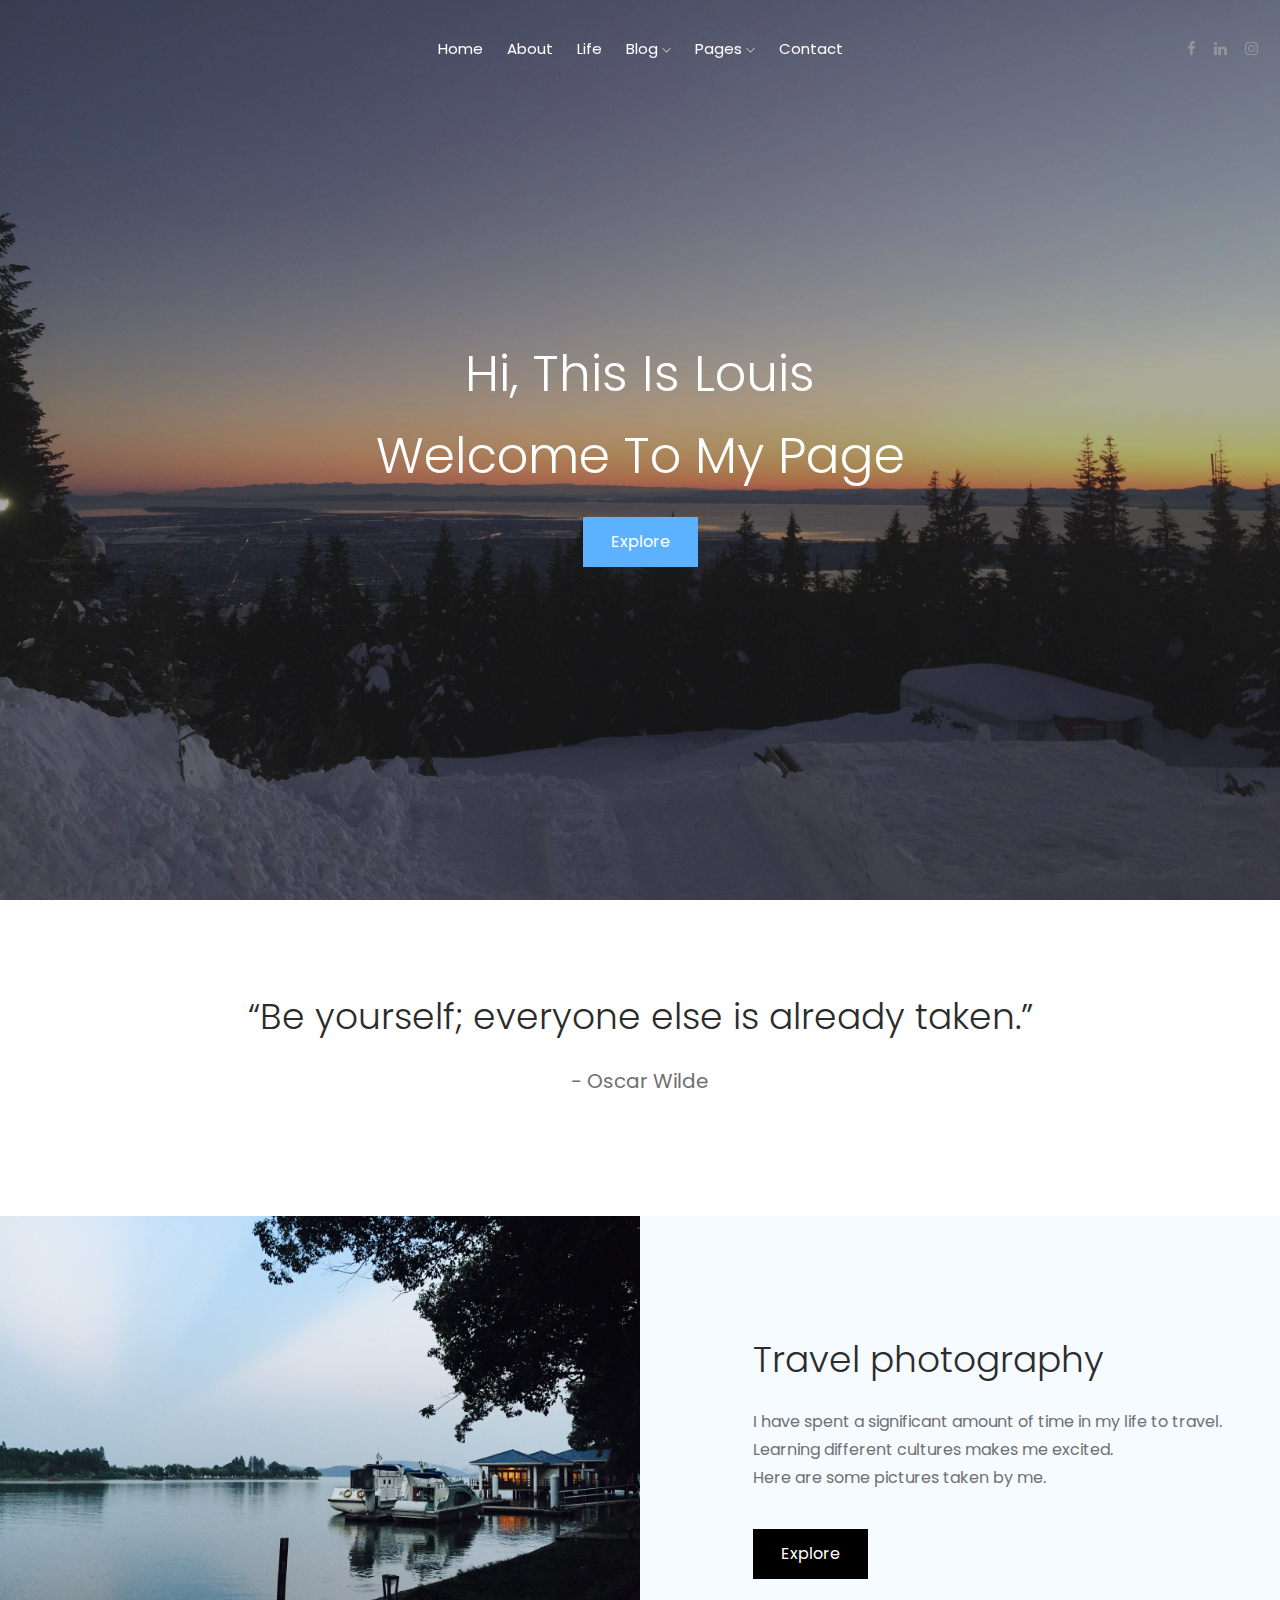
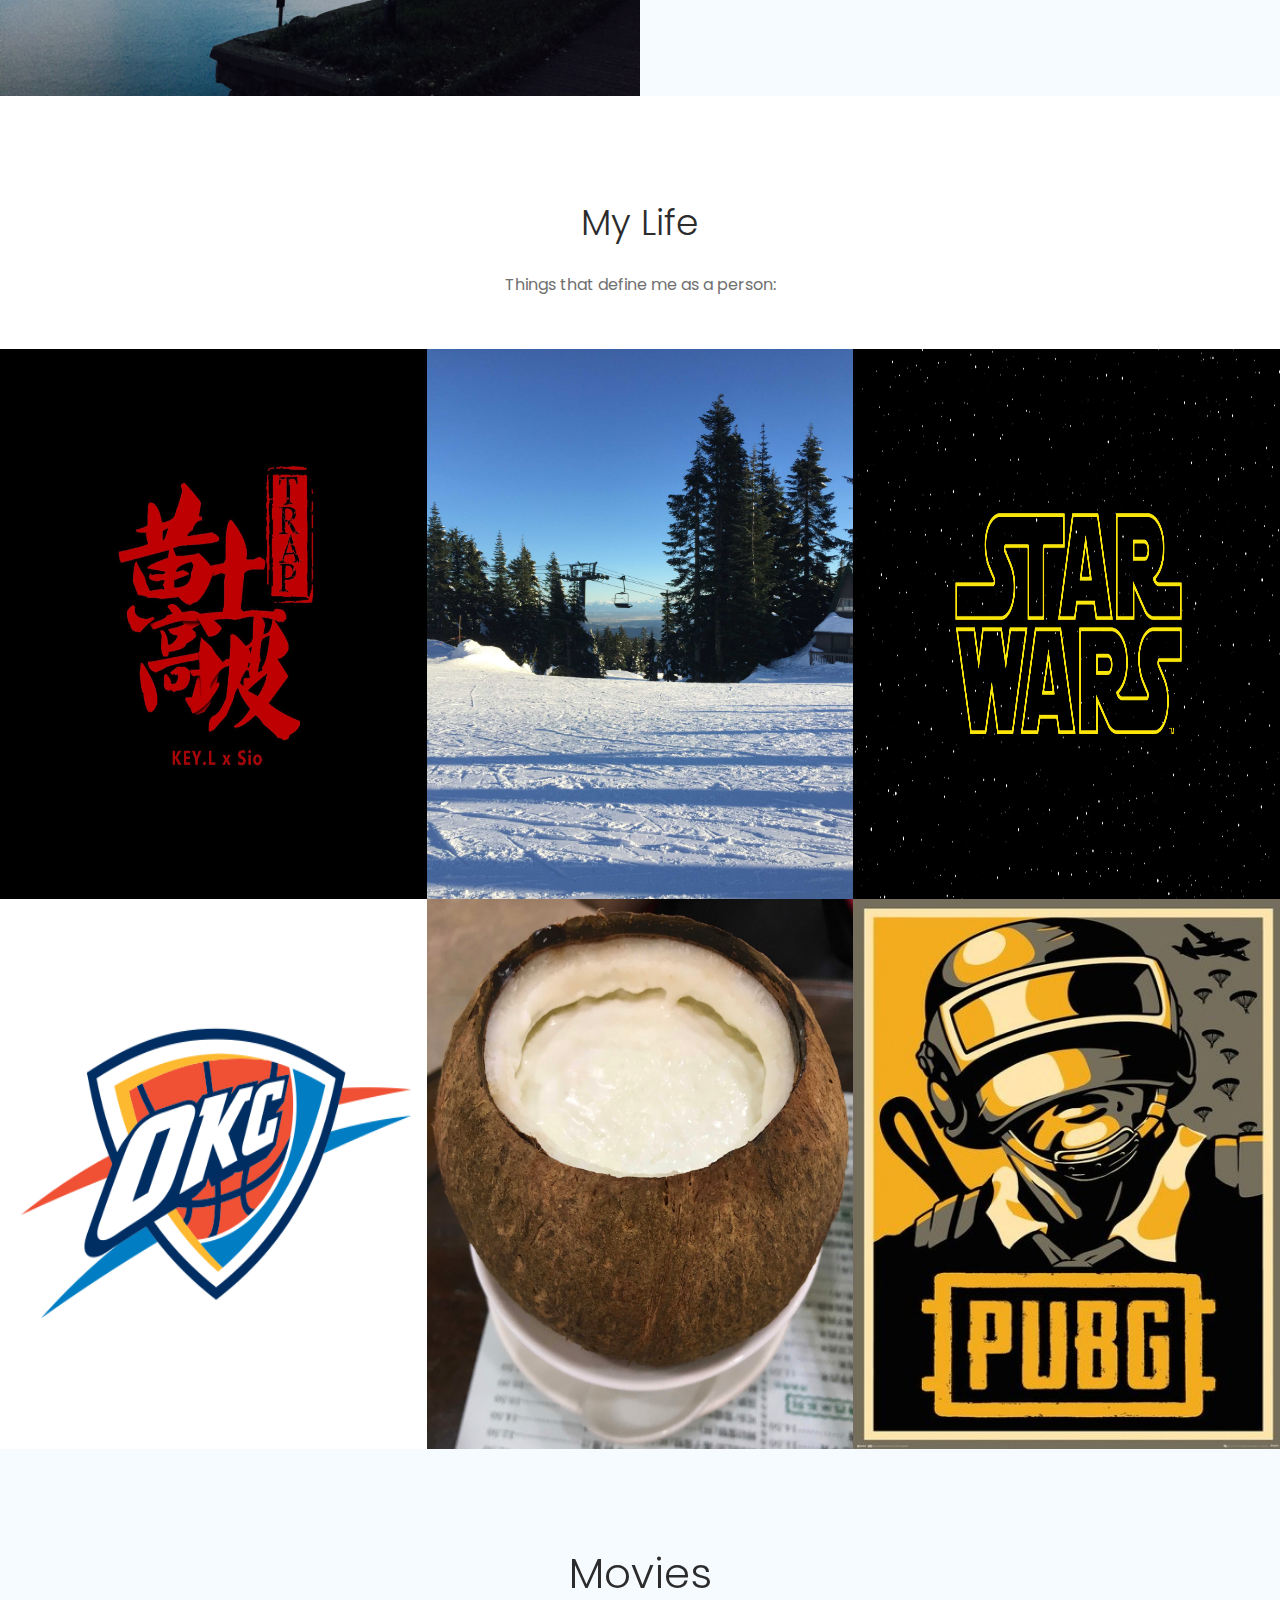
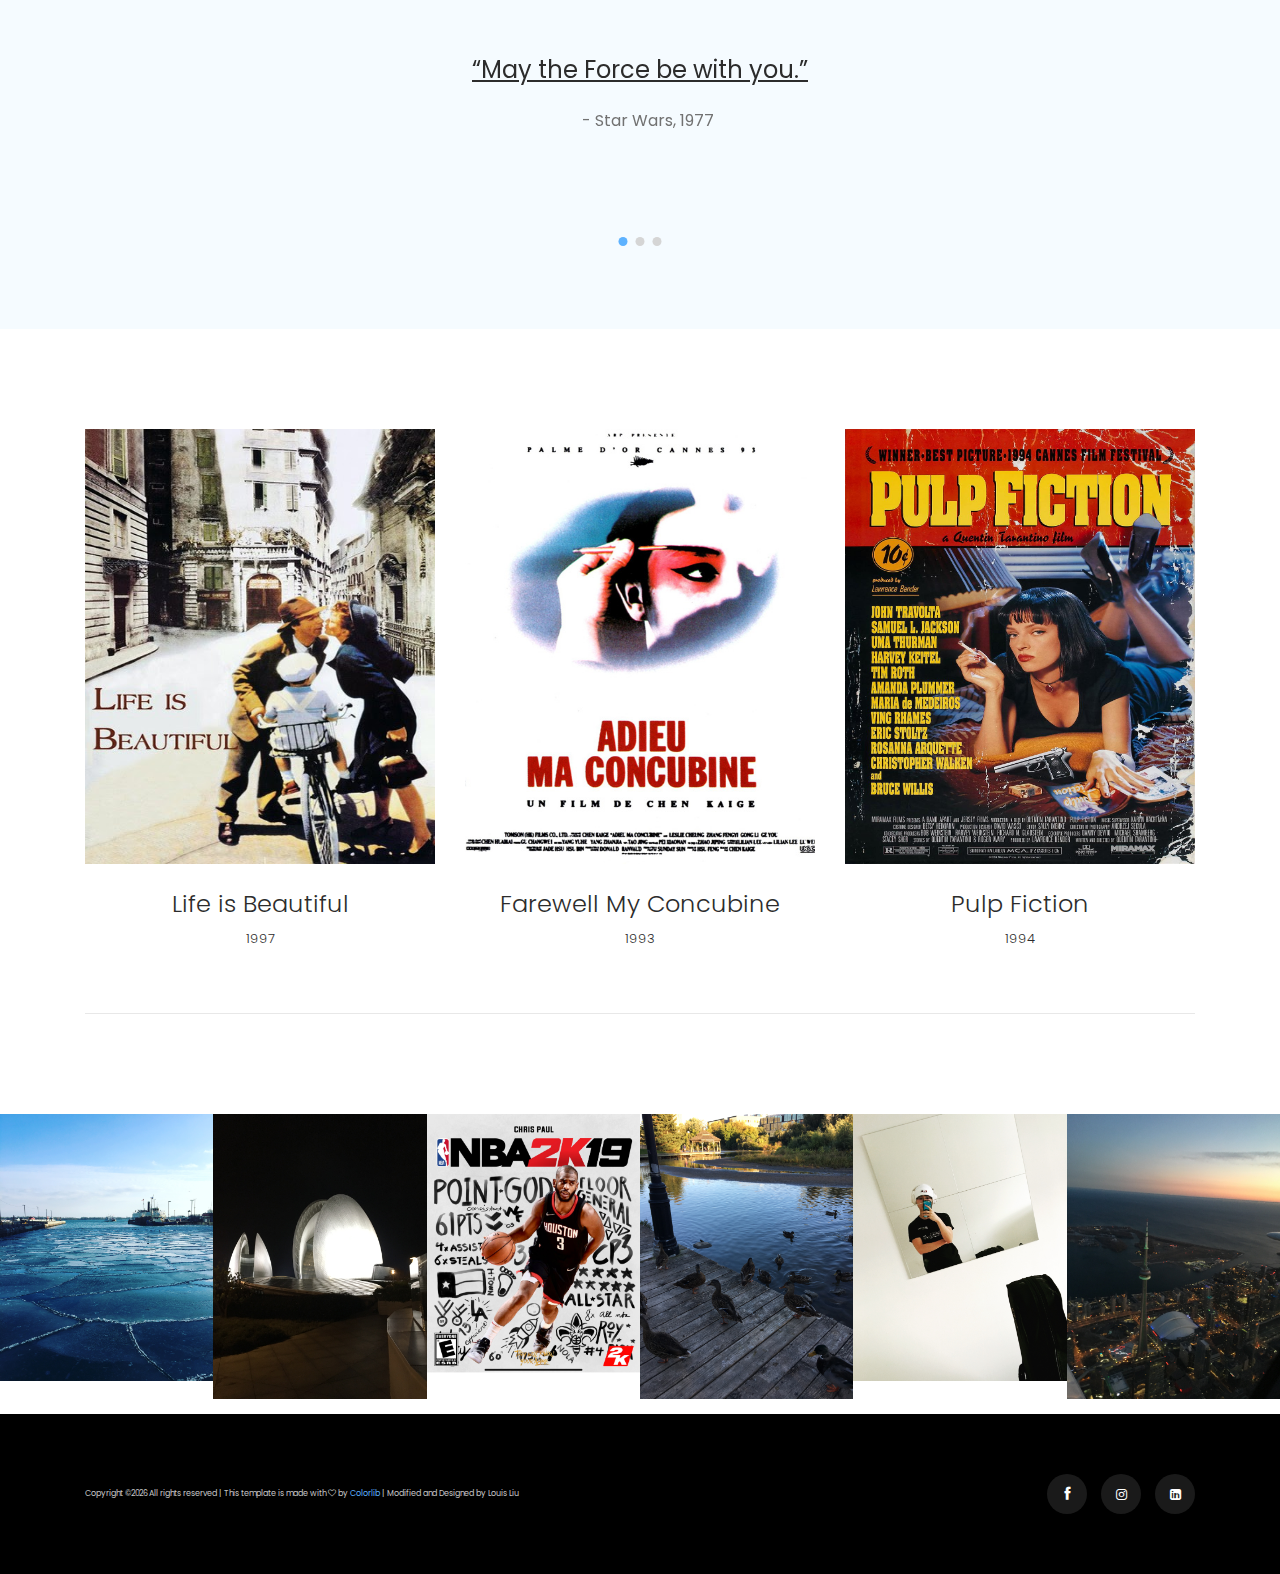
==== index.html @ c08201c0 "first commit" ====
<!doctype html>
<html class="no-js" lang="zxx">

<head>
    <meta charset="utf-8">
    <meta http-equiv="x-ua-compatible" content="ie=edge">
    <title>Louis</title>
    <meta name="description" content="">
    <meta name="viewport" content="width=device-width, initial-scale=1">

    <!-- <link rel="manifest" href="site.webmanifest"> -->
    <!-- Place favicon.ico in the root directory -->

    <!-- CSS here -->
    <link rel="stylesheet" href="css/bootstrap.min.css">
    <link rel="stylesheet" href="css/owl.carousel.min.css">
    <link rel="stylesheet" href="css/magnific-popup.css">
    <link rel="stylesheet" href="css/font-awesome.min.css">
    <link rel="stylesheet" href="css/themify-icons.css">
    <link rel="stylesheet" href="css/nice-select.css">
    <link rel="stylesheet" href="css/flaticon.css">
    <link rel="stylesheet" href="css/gijgo.css">
    <link rel="stylesheet" href="css/animate.min.css">
    <link rel="stylesheet" href="css/slick.css">
    <link rel="stylesheet" href="css/slicknav.css">
    <link rel="stylesheet" href="css/style.css">
    <!-- <link rel="stylesheet" href="css/responsive.css"> -->
</head>

<body>
    <!--[if lte IE 9]>
            <p class="browserupgrade">You are using an <strong>outdated</strong> browser. Please <a href="https://browsehappy.com/">upgrade your browser</a> to improve your experience and security.</p>
        <![endif]-->

    <!-- header-start -->
    <header>
        <div class="header-area ">
            <div id="sticky-header" class="main-header-area">
                <div class="container-fluid">
                    <div class="row align-items-center">
                        <div class="col-xl-3 col-lg-2">

                        </div>
                        <div class="col-xl-6 col-lg-7">
                            <div class="main-menu  d-none d-lg-block">
                                <nav>
                                    <ul id="navigation">
                                        <li><a class="active" href="index.html">home</a></li>
                                        <li><a href="about.html">About</a></li>
                                        <li><a href="album.html">Life</a></li>
                                        <li><a href="#">blog <i class="ti-angle-down"></i></a>
                                            <ul class="submenu">
                                                <li><a href="blog.html">blog</a></li>
                                                <li><a href="single-blog.html">single-blog</a></li>
                                            </ul>
                                        </li>
                                        <li><a href="#">pages <i class="ti-angle-down"></i></a>
                                            <ul class="submenu">
                                                 <li><a href="elements.html">elements</a></li>
                                            </ul>
                                        </li>
                                        <li><a href="contact.html">Contact</a></li>
                                    </ul>
                                </nav>
                            </div>
                        </div>
                        <div class="col-xl-3 col-lg-3 d-none d-lg-block">
                            <div class="social_links">
                                <ul>
                                    <li><a href="https://www.facebook.com/louis.liu.9480" target="_blank"> <i class="fa fa-facebook"></i> </a></li>
                                    <li><a href="https://www.linkedin.com/in/louis-qirui-liu" target="_blank"> <i class="fa fa-linkedin"></i> </a></li>
                                    <li><a href="https://www.instagram.com/louis0512k/" target="_blank"> <i class="fa fa-instagram"></i> </a></li>
                                </ul>
                            </div>
                        </div>
                        <div class="col-12">
                            <div class="mobile_menu d-block d-lg-none"></div>
                        </div>
                    </div>

                </div>
            </div>
        </div>
    </header>
    <!-- header-end -->

    <!-- slider_area_start -->
    <div class="slider_area">
        <div class="slider_active owl-carousel">
            <div class="single_slider  d-flex align-items-center slider_bg_1 black_overlay">
                <div class="container">
                    <div class="row align-items-center">
                        <div class="col-xl-12 col-md-12">
                            <div class="slider_text text-center ">
                                <h3 class="wow fadeInDown" data-wow-duration="1s" data-wow-delay=".1s" >Hi, This is Louis <br>
                                    Welcome To My Page</h3>
                                <div class="video_service_btn wow fadeInDown" data-wow-duration="1s" data-wow-delay=".1s">
                                    <a href="#quote" class="boxed-btn3">Explore</a>
                                </div>
                            </div>
                        </div>
                    </div>
                </div>
            </div>
           
    </div>
    <!-- slider_area_end -->

    <!-- photography_skill_area  -->
    <div id="quote" class="photography_skill_area">
        <div class="container">
            <div class="row justify-content-center">
                <div class="col-xl-9 col-md-9">
                    <div class="section_title text-center">
                        <h3>“Be yourself; everyone else is already taken.”</h3>
                        <div class="singnature_thumb">
                            <p>- Oscar Wilde</p>
                        </div>
                    </div>
                </div>
            </div>
        </div>
    </div>
    <!-- /photography_skill_area  -->

    <!-- wild_photography  -->
    <div class="wild_photography">
        <div class="container-fluid p-0">
            <div class="row no-gutters align-items-center ">
                <div class="col-lg-6">
                    <div class="wildlife_photo">
                        <img src="img/photography/wuhan1.jpeg" alt="vancouver">
                    </div>
                </div>
                <div class="col-lg-6">
                    <div class="section_title">
                        <h3>Travel photography</h3>
                        <p>I have spent a significant amount of time in my life to travel.<br> Learning different cultures makes me excited. <br> Here are some pictures taken by me.</p>
                        <a href="travel.html" class="black_btn">Explore</a>
                    </div>
                </div>
            </div>
        </div>
    </div>
    <!-- /wild_photography  -->

    <!-- gallery_area  -->
    <div class="gallery_area">
        <div class="container">
            <div class="row justify-content-center">
                <div class="col-xl-7 col-lg-7">
                    <div class="section_title text-center mb-50">
                        <h3>My Life</h3>
                        <p>Things that define me as a person:</p>
                    </div>
                </div>
            </div>
        </div>
        <div class="container-fluid p-0">
            <div class="row no-gutters ">
                <div class="col-xl-4 col-md-4">
                    <div class="single_photography">
                        <div class="thumb">
                            <img src="img/gallery/music.jpeg" alt="Music">
                        </div>
                        <a  href="baby_gallery.html" class="hover ">
                            <div class="hover_inner">
                                <h3>Music</h3>
                                <span>My Playlist</span>
                            </div>
                        </a>
                    </div>
                </div>
                <div class="col-xl-4 col-md-4">
                    <div class="single_photography">
                        <div class="thumb">
                            <img src="img/gallery/van1.jpeg" alt="">
                        </div>
                        <a  href="baby_gallery.html" class="hover ">
                            <div class="hover_inner">
                                <h3>Travel</h3>
                                <span>Photography</span>
                            </div>
                        </a>
                    </div>
                </div>
                <div class="col-xl-4 col-md-4">
                    <div class="single_photography">
                        <div class="thumb">
                            <img src="img/gallery/starwar.jpg" alt="">
                        </div>
                        <a  href="baby_gallery.html" class="hover ">
                            <div class="hover_inner">
                                <h3>Movies</h3>
                                <span>Favorite</span>
                            </div>
                        </a>
                    </div>
                </div>
                <div class="col-xl-4 col-md-4">
                    <div class="single_photography">
                        <div class="thumb">
                            <img src="img/gallery/thunder.png" alt="">
                        </div>
                        <a  href="baby_gallery.html" class="hover ">
                            <div class="hover_inner">
                                <h3>Basketball</h3>
                                <span>News</span>
                            </div>
                        </a>
                    </div>
                </div>
                <div class="col-xl-4 col-md-4">
                    <div class="single_photography">
                        <div class="thumb">
                            <img src="img/gallery/food1.jpeg" alt="">
                        </div>
                        <a  href="baby_gallery.html" class="hover ">
                            <div class="hover_inner">
                                <h3>Food</h3>
                                <span>Photography</span>
                            </div>
                        </a>
                    </div>
                </div>
                <div class="col-xl-4 col-md-4">
                    <div class="single_photography">
                        <div class="thumb">
                            <img src="img/gallery/pubg.jpg" alt="">
                        </div>
                        <a  href="baby_gallery.html" class="hover ">
                            <div class="hover_inner">
                                <h3>Gaming</h3>
                                <span>Magzine</span>
                            </div>
                        </a>
                    </div>
                </div>
            </div>
        </div>
    </div>
    <!-- /gallery_area  -->

    <!-- testimonial_area  -->
    <div class="testimonial_area">
        <div class="container">
            <div class="row justify-content-center">
                <div class="col-xl-10">
                    <div class="testimonial_active owl-carousel">
                        <div class="single_testmonial text-center">
                            <h3>Movies</h3>
                            <p>
                            “May the Force be with you.”
                            </p>
                            <div class="author_name d-flex align-items-center justify-content-center">
                                <span>- Star Wars, 1977</span>
                            </div>
                        </div>
                        <div class="single_testmonial text-center">
                            <h3>Movies</h3>
                            <p>
                            “Keep your friends close, but your enemies closer.” 
                            </p>
                            <div class="author_name d-flex align-items-center justify-content-center">
                                <span>- The Godfather Part II, 1974</span>
                            </div>
                        </div>
                        <div class="single_testmonial text-center">
                            <h3>Movies</h3>
                            <p>
                            “My mama always said life was like a box of chocolates. You never know what you're gonna get.”
                            </p>
                            <div class="author_name d-flex align-items-center justify-content-center">
                                <span>- Forrest Gump, 1994</span>
                            </div>
                        </div>
                    </div>
                </div>
            </div>
        </div>
    </div>
    <!-- /testimonial_area  -->

    <!-- team_area  -->
    <div class="team_area">
        <div class="container">
            <div class="border_bottom">
                <div class="row">
                    <div class="col-xl-4 col-lg-4 col-md-6">
                        <div class="single_team">
                            <div class="team_thumb">
                                <a href="https://www.70king.com/movie/928.html" target="_blank">
                                <img src="img/team/life_is_beautiful.jpg" alt="">
                                </a>
                            </div>
                            <div class="team_info text-center">
                                <h3>Life is Beautiful</h3>
                                <p>1997</p>
                            </div>
                        </div>
                    </div>
                    <div class="col-xl-4 col-lg-4 col-md-6">
                        <div class="single_team">
                            <div class="team_thumb">
                                <a href="https://www.70king.com/movie/926.html" target="_blank">
                                <img src="img/team/霸王别姬.jpg" alt="">
                                </a>
                            </div>
                            <div class="team_info text-center">
                                <h3>Farewell My Concubine</h3>
                                <p>1993</p>
                            </div>
                        </div>
                    </div>
                    <div class="col-xl-4 col-lg-4 col-md-6">
                        <div class="single_team">
                            <div class="team_thumb">
                                <a href="https://www.70king.com/movie/1199.html" target="_blank">
                                <img src="img/team/pulp_fiction.jpg" alt="">
                                </a>
                            </div>
                            <div class="team_info text-center">
                                <h3>Pulp Fiction</h3>
                                <p>1994</p>
                            </div>
                        </div>
                    </div>
                </div>
            </div>
        </div>
    </div>
    <!-- /team_area  -->

    

    <!-- instragram_area  -->
    <div class="instragram_area">
        <div class="single_instagram">
            <img src="img/instragram/1.jpeg" alt="">
            <div class="ovrelay">
                <a href="https://www.instagram.com/louis0512k/" target="_blank">
                    <i class="fa fa-instagram"></i>
                </a>
            </div>
        </div>
        <div class="single_instagram">
            <img src="img/instragram/2.jpeg" alt="">
            <div class="ovrelay">
                <a href="https://www.instagram.com/louis0512k/" target="_blank">
                    <i class="fa fa-instagram"></i>
                </a>
            </div>
        </div>
        <div class="single_instagram">
            <img src="img/instragram/3.jpeg" alt="">
            <div class="ovrelay">
                <a href="https://www.instagram.com/louis0512k/" target="_blank">
                    <i class="fa fa-instagram"></i>
                </a>
            </div>
        </div>
        <div class="single_instagram">
            <img src="img/instragram/4.jpeg" alt="">
            <div class="ovrelay">
                <a href="https://www.instagram.com/louis0512k/" target="_blank">
                    <i class="fa fa-instagram"></i>
                </a>
            </div>
        </div>
        <div class="single_instagram">
            <img src="img/instragram/5.jpeg" alt="">
            <div class="ovrelay">
                <a href="https://www.instagram.com/louis0512k/" target="_blank">
                    <i class="fa fa-instagram"></i>
                </a>
            </div>
        </div>
        <div class="single_instagram">
            <img src="img/instragram/6.jpeg" alt="">
            <div class="ovrelay">
                <a href="https://www.instagram.com/louis0512k/" target="_blank">
                    <i class="fa fa-instagram"></i>
                </a>
            </div>
        </div>
    </div>
    <!-- /instragram_area  -->

    <!-- footer start -->
    <footer class="footer">
        <div class="copy-right_text">
            <div class="container">
                <div class="row align-items-center">
                    <div class="col-xl-7 col-md-8">
                        <p class="copy_right ">
                            <!-- Link back to Colorlib can't be removed. Template is licensed under CC BY 3.0. -->
Copyright &copy;<script>document.write(new Date().getFullYear());</script> All rights reserved | This template is made with <i class="fa fa-heart-o" aria-hidden="true"></i> by <a href="https://colorlib.com" target="_blank">Colorlib</a> | Modified and Designed by Louis Liu
<!-- Link back to Colorlib can't be removed. Template is licensed under CC BY 3.0. -->
                        </p>
                    </div>
                    <div class="col-xl-5 col-md-4">
                        <div class="socail_links">
                            <ul>
                                <li>
                                    <a href="https://www.facebook.com/louis.liu.9480" target="_blank">
                                        <i class="ti-facebook"></i>
                                    </a>
                                </li>
                                <li>
                                    <a href="https://www.instagram.com/louis0512k/" target="_blank">
                                        <i class="fa fa-instagram"></i>
                                    </a>
                                </li>
                                <li>
                                    <a href="https://www.linkedin.com/in/louis-qirui-liu" target="_blank">
                                        <i class="fa fa-linkedin-square"></i>
                                    </a>
                                </li>
                            </ul>
                        </div>
                    </div>
                    
                </div>
            </div>
        </div>
    </footer>
    <!--/ footer end  -->

    <!-- JS here -->
    <script src="js/vendor/modernizr-3.5.0.min.js"></script>
    <script src="js/vendor/jquery-1.12.4.min.js"></script>
    <script src="js/popper.min.js"></script>
    <script src="js/bootstrap.min.js"></script>
    <script src="js/owl.carousel.min.js"></script>
    <script src="js/isotope.pkgd.min.js"></script>
    <script src="js/ajax-form.js"></script>
    <script src="js/waypoints.min.js"></script>
    <script src="js/jquery.counterup.min.js"></script>
    <script src="js/imagesloaded.pkgd.min.js"></script>
    <script src="js/scrollIt.js"></script>
    <script src="js/jquery.scrollUp.min.js"></script>
    <script src="js/wow.min.js"></script>
    <script src="js/nice-select.min.js"></script>
    <script src="js/jquery.slicknav.min.js"></script>
    <script src="js/jquery.magnific-popup.min.js"></script>
    <script src="js/plugins.js"></script>
    <script src="js/gijgo.min.js"></script>

    <!--contact js-->
    <script src="js/contact.js"></script>
    <script src="js/jquery.ajaxchimp.min.js"></script>
    <script src="js/jquery.form.js"></script>
    <script src="js/jquery.validate.min.js"></script>
    <script src="js/mail-script.js"></script>

    <script src="js/main.js"></script>
</body>

</html>
---- css/themify-icons.css ----
@font-face {
	font-family: 'themify';
	src:url('../fonts/themify.eot?-fvbane');
	src:url('../fonts/themify.eot?#iefix-fvbane') format('embedded-opentype'),
		url('../fonts/themify.woff?-fvbane') format('woff'),
		url('../fonts/themify.ttf?-fvbane') format('truetype'),
		url('../fonts/themify.svg?-fvbane#themify') format('svg');
	font-weight: normal;
	font-style: normal;
}

[class^="ti-"], [class*=" ti-"] {
	font-family: 'themify';
	/* speak: none; */
	font-style: normal;
	font-weight: normal;
	font-variant: normal;
	text-transform: none;
	line-height: 1;

	/* Better Font Rendering =========== */
	-webkit-font-smoothing: antialiased;
	-moz-osx-font-smoothing: grayscale;
}

.ti-wand:before {
	content: "\e600";
}
.ti-volume:before {
	content: "\e601";
}
.ti-user:before {
	content: "\e602";
}
.ti-unlock:before {
	content: "\e603";
}
.ti-unlink:before {
	content: "\e604";
}
.ti-trash:before {
	content: "\e605";
}
.ti-thought:before {
	content: "\e606";
}
.ti-target:before {
	content: "\e607";
}
.ti-tag:before {
	content: "\e608";
}
.ti-tablet:before {
	content: "\e609";
}
.ti-star:before {
	content: "\e60a";
}
.ti-spray:before {
	content: "\e60b";
}
.ti-signal:before {
	content: "\e60c";
}
.ti-shopping-cart:before {
	content: "\e60d";
}
.ti-shopping-cart-full:before {
	content: "\e60e";
}
.ti-settings:before {
	content: "\e60f";
}
.ti-search:before {
	content: "\e610";
}
.ti-zoom-in:before {
	content: "\e611";
}
.ti-zoom-out:before {
	content: "\e612";
}
.ti-cut:before {
	content: "\e613";
}
.ti-ruler:before {
	content: "\e614";
}
.ti-ruler-pencil:before {
	content: "\e615";
}
.ti-ruler-alt:before {
	content: "\e616";
}
.ti-bookmark:before {
	content: "\e617";
}
.ti-bookmark-alt:before {
	content: "\e618";
}
.ti-reload:before {
	content: "\e619";
}
.ti-plus:before {
	content: "\e61a";
}
.ti-pin:before {
	content: "\e61b";
}
.ti-pencil:before {
	content: "\e61c";
}
.ti-pencil-alt:before {
	content: "\e61d";
}
.ti-paint-roller:before {
	content: "\e61e";
}
.ti-paint-bucket:before {
	content: "\e61f";
}
.ti-na:before {
	content: "\e620";
}
.ti-mobile:before {
	content: "\e621";
}
.ti-minus:before {
	content: "\e622";
}
.ti-medall:before {
	content: "\e623";
}
.ti-medall-alt:before {
	content: "\e624";
}
.ti-marker:before {
	content: "\e625";
}
.ti-marker-alt:before {
	content: "\e626";
}
.ti-arrow-up:before {
	content: "\e627";
}
.ti-arrow-right:before {
	content: "\e628";
}
.ti-arrow-left:before {
	content: "\e629";
}
.ti-arrow-down:before {
	content: "\e62a";
}
.ti-lock:before {
	content: "\e62b";
}
.ti-location-arrow:before {
	content: "\e62c";
}
.ti-link:before {
	content: "\e62d";
}
.ti-layout:before {
	content: "\e62e";
}
.ti-layers:before {
	content: "\e62f";
}
.ti-layers-alt:before {
	content: "\e630";
}
.ti-key:before {
	content: "\e631";
}
.ti-import:before {
	content: "\e632";
}
.ti-image:before {
	content: "\e633";
}
.ti-heart:before {
	content: "\e634";
}
.ti-heart-broken:before {
	content: "\e635";
}
.ti-hand-stop:before {
	content: "\e636";
}
.ti-hand-open:before {
	content: "\e637";
}
.ti-hand-drag:before {
	content: "\e638";
}
.ti-folder:before {
	content: "\e639";
}
.ti-flag:before {
	content: "\e63a";
}
.ti-flag-alt:before {
	content: "\e63b";
}
.ti-flag-alt-2:before {
	content: "\e63c";
}
.ti-eye:before {
	content: "\e63d";
}
.ti-export:before {
	content: "\e63e";
}
.ti-exchange-vertical:before {
	content: "\e63f";
}
.ti-desktop:before {
	content: "\e640";
}
.ti-cup:before {
	content: "\e641";
}
.ti-crown:before {
	content: "\e642";
}
.ti-comments:before {
	content: "\e643";
}
.ti-comment:before {
	content: "\e644";
}
.ti-comment-alt:before {
	content: "\e645";
}
.ti-close:before {
	content: "\e646";
}
.ti-clip:before {
	content: "\e647";
}
.ti-angle-up:before {
	content: "\e648";
}
.ti-angle-right:before {
	content: "\e649";
}
.ti-angle-left:before {
	content: "\e64a";
}
.ti-angle-down:before {
	content: "\e64b";
}
.ti-check:before {
	content: "\e64c";
}
.ti-check-box:before {
	content: "\e64d";
}
.ti-camera:before {
	content: "\e64e";
}
.ti-announcement:before {
	content: "\e64f";
}
.ti-brush:before {
	content: "\e650";
}
.ti-briefcase:before {
	content: "\e651";
}
.ti-bolt:before {
	content: "\e652";
}
.ti-bolt-alt:before {
	content: "\e653";
}
.ti-blackboard:before {
	content: "\e654";
}
.ti-bag:before {
	content: "\e655";
}
.ti-move:before {
	content: "\e656";
}
.ti-arrows-vertical:before {
	content: "\e657";
}
.ti-arrows-horizontal:before {
	content: "\e658";
}
.ti-fullscreen:before {
	content: "\e659";
}
.ti-arrow-top-right:before {
	content: "\e65a";
}
.ti-arrow-top-left:before {
	content: "\e65b";
}
.ti-arrow-circle-up:before {
	content: "\e65c";
}
.ti-arrow-circle-right:before {
	content: "\e65d";
}
.ti-arrow-circle-left:before {
	content: "\e65e";
}
.ti-arrow-circle-down:before {
	content: "\e65f";
}
.ti-angle-double-up:before {
	content: "\e660";
}
.ti-angle-double-right:before {
	content: "\e661";
}
.ti-angle-double-left:before {
	content: "\e662";
}
.ti-angle-double-down:before {
	content: "\e663";
}
.ti-zip:before {
	content: "\e664";
}
.ti-world:before {
	content: "\e665";
}
.ti-wheelchair:before {
	content: "\e666";
}
.ti-view-list:before {
	content: "\e667";
}
.ti-view-list-alt:before {
	content: "\e668";
}
.ti-view-grid:before {
	content: "\e669";
}
.ti-uppercase:before {
	content: "\e66a";
}
.ti-upload:before {
	content: "\e66b";
}
.ti-underline:before {
	content: "\e66c";
}
.ti-truck:before {
	content: "\e66d";
}
.ti-timer:before {
	content: "\e66e";
}
.ti-ticket:before {
	content: "\e66f";
}
.ti-thumb-up:before {
	content: "\e670";
}
.ti-thumb-down:before {
	content: "\e671";
}
.ti-text:before {
	content: "\e672";
}
.ti-stats-up:before {
	content: "\e673";
}
.ti-stats-down:before {
	content: "\e674";
}
.ti-split-v:before {
	content: "\e675";
}
.ti-split-h:before {
	content: "\e676";
}
.ti-smallcap:before {
	content: "\e677";
}
.ti-shine:before {
	content: "\e678";
}
.ti-shift-right:before {
	content: "\e679";
}
.ti-shift-left:before {
	content: "\e67a";
}
.ti-shield:before {
	content: "\e67b";
}
.ti-notepad:before {
	content: "\e67c";
}
.ti-server:before {
	content: "\e67d";
}
.ti-quote-right:before {
	content: "\e67e";
}
.ti-quote-left:before {
	content: "\e67f";
}
.ti-pulse:before {
	content: "\e680";
}
.ti-printer:before {
	content: "\e681";
}
.ti-power-off:before {
	content: "\e682";
}
.ti-plug:before {
	content: "\e683";
}
.ti-pie-chart:before {
	content: "\e684";
}
.ti-paragraph:before {
	content: "\e685";
}
.ti-panel:before {
	content: "\e686";
}
.ti-package:before {
	content: "\e687";
}
.ti-music:before {
	content: "\e688";
}
.ti-music-alt:before {
	content: "\e689";
}
.ti-mouse:before {
	content: "\e68a";
}
.ti-mouse-alt:before {
	content: "\e68b";
}
.ti-money:before {
	content: "\e68c";
}
.ti-microphone:before {
	content: "\e68d";
}
.ti-menu:before {
	content: "\e68e";
}
.ti-menu-alt:before {
	content: "\e68f";
}
.ti-map:before {
	content: "\e690";
}
.ti-map-alt:before {
	content: "\e691";
}
.ti-loop:before {
	content: "\e692";
}
.ti-location-pin:before {
	content: "\e693";
}
.ti-list:before {
	content: "\e694";
}
.ti-light-bulb:before {
	content: "\e695";
}
.ti-Italic:before {
	content: "\e696";
}
.ti-info:before {
	content: "\e697";
}
.ti-infinite:before {
	content: "\e698";
}
.ti-id-badge:before {
	content: "\e699";
}
.ti-hummer:before {
	content: "\e69a";
}
.ti-home:before {
	content: "\e69b";
}
.ti-help:before {
	content: "\e69c";
}
.ti-headphone:before {
	content: "\e69d";
}
.ti-harddrives:before {
	content: "\e69e";
}
.ti-harddrive:before {
	content: "\e69f";
}
.ti-gift:before {
	content: "\e6a0";
}
.ti-game:before {
	content: "\e6a1";
}
.ti-filter:before {
	content: "\e6a2";
}
.ti-files:before {
	content: "\e6a3";
}
.ti-file:before {
	content: "\e6a4";
}
.ti-eraser:before {
	content: "\e6a5";
}
.ti-envelope:before {
	content: "\e6a6";
}
.ti-download:before {
	content: "\e6a7";
}
.ti-direction:before {
	content: "\e6a8";
}
.ti-direction-alt:before {
	content: "\e6a9";
}
.ti-dashboard:before {
	content: "\e6aa";
}
.ti-control-stop:before {
	content: "\e6ab";
}
.ti-control-shuffle:before {
	content: "\e6ac";
}
.ti-control-play:before {
	content: "\e6ad";
}
.ti-control-pause:before {
	content: "\e6ae";
}
.ti-control-forward:before {
	content: "\e6af";
}
.ti-control-backward:before {
	content: "\e6b0";
}
.ti-cloud:before {
	content: "\e6b1";
}
.ti-cloud-up:before {
	content: "\e6b2";
}
.ti-cloud-down:before {
	content: "\e6b3";
}
.ti-clipboard:before {
	content: "\e6b4";
}
.ti-car:before {
	content: "\e6b5";
}
.ti-calendar:before {
	content: "\e6b6";
}
.ti-book:before {
	content: "\e6b7";
}
.ti-bell:before {
	content: "\e6b8";
}
.ti-basketball:before {
	content: "\e6b9";
}
.ti-bar-chart:before {
	content: "\e6ba";
}
.ti-bar-chart-alt:before {
	content: "\e6bb";
}
.ti-back-right:before {
	content: "\e6bc";
}
.ti-back-left:before {
	content: "\e6bd";
}
.ti-arrows-corner:before {
	content: "\e6be";
}
.ti-archive:before {
	content: "\e6bf";
}
.ti-anchor:before {
	content: "\e6c0";
}
.ti-align-right:before {
	content: "\e6c1";
}
.ti-align-left:before {
	content: "\e6c2";
}
.ti-align-justify:before {
	content: "\e6c3";
}
.ti-align-center:before {
	content: "\e6c4";
}
.ti-alert:before {
	content: "\e6c5";
}
.ti-alarm-clock:before {
	content: "\e6c6";
}
.ti-agenda:before {
	content: "\e6c7";
}
.ti-write:before {
	content: "\e6c8";
}
.ti-window:before {
	content: "\e6c9";
}
.ti-widgetized:before {
	content: "\e6ca";
}
.ti-widget:before {
	content: "\e6cb";
}
.ti-widget-alt:before {
	content: "\e6cc";
}
.ti-wallet:before {
	content: "\e6cd";
}
.ti-video-clapper:before {
	content: "\e6ce";
}
.ti-video-camera:before {
	content: "\e6cf";
}
.ti-vector:before {
	content: "\e6d0";
}
.ti-themify-logo:before {
	content: "\e6d1";
}
.ti-themify-favicon:before {
	content: "\e6d2";
}
.ti-themify-favicon-alt:before {
	content: "\e6d3";
}
.ti-support:before {
	content: "\e6d4";
}
.ti-stamp:before {
	content: "\e6d5";
}
.ti-split-v-alt:before {
	content: "\e6d6";
}
.ti-slice:before {
	content: "\e6d7";
}
.ti-shortcode:before {
	content: "\e6d8";
}
.ti-shift-right-alt:before {
	content: "\e6d9";
}
.ti-shift-left-alt:before {
	content: "\e6da";
}
.ti-ruler-alt-2:before {
	content: "\e6db";
}
.ti-receipt:before {
	content: "\e6dc";
}
.ti-pin2:before {
	content: "\e6dd";
}
.ti-pin-alt:before {
	content: "\e6de";
}
.ti-pencil-alt2:before {
	content: "\e6df";
}
.ti-palette:before {
	content: "\e6e0";
}
.ti-more:before {
	content: "\e6e1";
}
.ti-more-alt:before {
	content: "\e6e2";
}
.ti-microphone-alt:before {
	content: "\e6e3";
}
.ti-magnet:before {
	content: "\e6e4";
}
.ti-line-double:before {
	content: "\e6e5";
}
.ti-line-dotted:before {
	content: "\e6e6";
}
.ti-line-dashed:before {
	content: "\e6e7";
}
.ti-layout-width-full:before {
	content: "\e6e8";
}
.ti-layout-width-default:before {
	content: "\e6e9";
}
.ti-layout-width-default-alt:before {
	content: "\e6ea";
}
.ti-layout-tab:before {
	content: "\e6eb";
}
.ti-layout-tab-window:before {
	content: "\e6ec";
}
.ti-layout-tab-v:before {
	content: "\e6ed";
}
.ti-layout-tab-min:before {
	content: "\e6ee";
}
.ti-layout-slider:before {
	content: "\e6ef";
}
.ti-layout-slider-alt:before {
	content: "\e6f0";
}
.ti-layout-sidebar-right:before {
	content: "\e6f1";
}
.ti-layout-sidebar-none:before {
	content: "\e6f2";
}
.ti-layout-sidebar-left:before {
	content: "\e6f3";
}
.ti-layout-placeholder:before {
	content: "\e6f4";
}
.ti-layout-menu:before {
	content: "\e6f5";
}
.ti-layout-menu-v:before {
	content: "\e6f6";
}
.ti-layout-menu-separated:before {
	content: "\e6f7";
}
.ti-layout-menu-full:before {
	content: "\e6f8";
}
.ti-layout-media-right-alt:before {
	content: "\e6f9";
}
.ti-layout-media-right:before {
	content: "\e6fa";
}
.ti-layout-media-overlay:before {
	content: "\e6fb";
}
.ti-layout-media-overlay-alt:before {
	content: "\e6fc";
}
.ti-layout-media-overlay-alt-2:before {
	content: "\e6fd";
}
.ti-layout-media-left-alt:before {
	content: "\e6fe";
}
.ti-layout-media-left:before {
	content: "\e6ff";
}
.ti-layout-media-center-alt:before {
	content: "\e700";
}
.ti-layout-media-center:before {
	content: "\e701";
}
.ti-layout-list-thumb:before {
	content: "\e702";
}
.ti-layout-list-thumb-alt:before {
	content: "\e703";
}
.ti-layout-list-post:before {
	content: "\e704";
}
.ti-layout-list-large-image:before {
	content: "\e705";
}
.ti-layout-line-solid:before {
	content: "\e706";
}
.ti-layout-grid4:before {
	content: "\e707";
}
.ti-layout-grid3:before {
	content: "\e708";
}
.ti-layout-grid2:before {
	content: "\e709";
}
.ti-layout-grid2-thumb:before {
	content: "\e70a";
}
.ti-layout-cta-right:before {
	content: "\e70b";
}
.ti-layout-cta-left:before {
	content: "\e70c";
}
.ti-layout-cta-center:before {
	content: "\e70d";
}
.ti-layout-cta-btn-right:before {
	content: "\e70e";
}
.ti-layout-cta-btn-left:before {
	content: "\e70f";
}
.ti-layout-column4:before {
	content: "\e710";
}
.ti-layout-column3:before {
	content: "\e711";
}
.ti-layout-column2:before {
	content: "\e712";
}
.ti-layout-accordion-separated:before {
	content: "\e713";
}
.ti-layout-accordion-merged:before {
	content: "\e714";
}
.ti-layout-accordion-list:before {
	content: "\e715";
}
.ti-ink-pen:before {
	content: "\e716";
}
.ti-info-alt:before {
	content: "\e717";
}
.ti-help-alt:before {
	content: "\e718";
}
.ti-headphone-alt:before {
	content: "\e719";
}
.ti-hand-point-up:before {
	content: "\e71a";
}
.ti-hand-point-right:before {
	content: "\e71b";
}
.ti-hand-point-left:before {
	content: "\e71c";
}
.ti-hand-point-down:before {
	content: "\e71d";
}
.ti-gallery:before {
	content: "\e71e";
}
.ti-face-smile:before {
	content: "\e71f";
}
.ti-face-sad:before {
	content: "\e720";
}
.ti-credit-card:before {
	content: "\e721";
}
.ti-control-skip-forward:before {
	content: "\e722";
}
.ti-control-skip-backward:before {
	content: "\e723";
}
.ti-control-record:before {
	content: "\e724";
}
.ti-control-eject:before {
	content: "\e725";
}
.ti-comments-smiley:before {
	content: "\e726";
}
.ti-brush-alt:before {
	content: "\e727";
}
.ti-youtube:before {
	content: "\e728";
}
.ti-vimeo:before {
	content: "\e729";
}
.ti-twitter:before {
	content: "\e72a";
}
.ti-time:before {
	content: "\e72b";
}
.ti-tumblr:before {
	content: "\e72c";
}
.ti-skype:before {
	content: "\e72d";
}
.ti-share:before {
	content: "\e72e";
}
.ti-share-alt:before {
	content: "\e72f";
}
.ti-rocket:before {
	content: "\e730";
}
.ti-pinterest:before {
	content: "\e731";
}
.ti-new-window:before {
	content: "\e732";
}
.ti-microsoft:before {
	content: "\e733";
}
.ti-list-ol:before {
	content: "\e734";
}
.ti-linkedin:before {
	content: "\e735";
}
.ti-layout-sidebar-2:before {
	content: "\e736";
}
.ti-layout-grid4-alt:before {
	content: "\e737";
}
.ti-layout-grid3-alt:before {
	content: "\e738";
}
.ti-layout-grid2-alt:before {
	content: "\e739";
}
.ti-layout-column4-alt:before {
	content: "\e73a";
}
.ti-layout-column3-alt:before {
	content: "\e73b";
}
.ti-layout-column2-alt:before {
	content: "\e73c";
}
.ti-instagram:before {
	content: "\e73d";
}
.ti-google:before {
	content: "\e73e";
}
.ti-github:before {
	content: "\e73f";
}
.ti-flickr:before {
	content: "\e740";
}
.ti-facebook:before {
	content: "\e741";
}
.ti-dropbox:before {
	content: "\e742";
}
.ti-dribbble:before {
	content: "\e743";
}
.ti-apple:before {
	content: "\e744";
}
.ti-android:before {
	content: "\e745";
}
.ti-save:before {
	content: "\e746";
}
.ti-save-alt:before {
	content: "\e747";
}
.ti-yahoo:before {
	content: "\e748";
}
.ti-wordpress:before {
	content: "\e749";
}
.ti-vimeo-alt:before {
	content: "\e74a";
}
.ti-twitter-alt:before {
	content: "\e74b";
}
.ti-tumblr-alt:before {
	content: "\e74c";
}
.ti-trello:before {
	content: "\e74d";
}
.ti-stack-overflow:before {
	content: "\e74e";
}
.ti-soundcloud:before {
	content: "\e74f";
}
.ti-sharethis:before {
	content: "\e750";
}
.ti-sharethis-alt:before {
	content: "\e751";
}
.ti-reddit:before {
	content: "\e752";
}
.ti-pinterest-alt:before {
	content: "\e753";
}
.ti-microsoft-alt:before {
	content: "\e754";
}
.ti-linux:before {
	content: "\e755";
}
.ti-jsfiddle:before {
	content: "\e756";
}
.ti-joomla:before {
	content: "\e757";
}
.ti-html5:before {
	content: "\e758";
}
.ti-flickr-alt:before {
	content: "\e759";
}
.ti-email:before {
	content: "\e75a";
}
.ti-drupal:before {
	content: "\e75b";
}
.ti-dropbox-alt:before {
	content: "\e75c";
}
.ti-css3:before {
	content: "\e75d";
}
.ti-rss:before {
	content: "\e75e";
}
.ti-rss-alt:before {
	content: "\e75f";
}
---- css/nice-select.css ----
.nice-select {
  -webkit-tap-highlight-color: transparent;
  background-color: #fff;
  border-radius: 5px;
  border: solid 1px #e8e8e8;
  box-sizing: border-box;
  clear: both;
  cursor: pointer;
  display: block;
  float: left;
  font-family: inherit;
  font-size: 14px;
  font-weight: normal;
  height: 42px;
  line-height: 40px;
  outline: none;
  padding-left: 18px;
  padding-right: 30px;
  position: relative;
  text-align: left !important;
  -webkit-transition: all 0.2s ease-in-out;
  transition: all 0.2s ease-in-out;
  -webkit-user-select: none;
     -moz-user-select: none;
      -ms-user-select: none;
          user-select: none;
  white-space: nowrap;
  width: auto; }
  .nice-select:hover {
    border-color: #dbdbdb; }
  .nice-select:active, .nice-select.open, .nice-select:focus {
    border-color: #999; }


  .nice-select.disabled {
    border-color: #ededed;
    color: #999;
    pointer-events: none; }
    .nice-select.disabled:after {
      border-color: #cccccc; }
  .nice-select.wide {
    width: 100%; }
    .nice-select.wide .list {
      left: 0 !important;
      right: 0 !important; }
  .nice-select.right {
    float: right; }
    .nice-select.right .list {
      left: auto;
      right: 0; }
  .nice-select.small {
    font-size: 12px;
    height: 36px;
    line-height: 34px; }
    .nice-select.small:after {
      height: 4px;
      width: 4px; }
    .nice-select.small .option {
      line-height: 34px;
      min-height: 34px; }
  .nice-select .list {
    background-color: #fff;
    border-radius: 5px;
    box-shadow: 0 0 0 1px rgba(68, 68, 68, 0.11);
    box-sizing: border-box;
    margin-top: 4px;
    opacity: 0;
    overflow: hidden;
    padding: 0;
    pointer-events: none;
    position: absolute;
    top: 100%;
    left: 0;
    -webkit-transform-origin: 50% 0;
        -ms-transform-origin: 50% 0;
            transform-origin: 50% 0;
    -webkit-transform: scale(0.75) translateY(-21px);
        -ms-transform: scale(0.75) translateY(-21px);
            transform: scale(0.75) translateY(-21px);
    -webkit-transition: all 0.2s cubic-bezier(0.5, 0, 0, 1.25), opacity 0.15s ease-out;
    transition: all 0.2s cubic-bezier(0.5, 0, 0, 1.25), opacity 0.15s ease-out;
    z-index: 9; }
    .nice-select .list:hover .option:not(:hover) {
      background-color: transparent !important; }
  .nice-select .option {
    cursor: pointer;
    font-weight: 400;
    line-height: 40px;
    list-style: none;
    min-height: 40px;
    outline: none;
    padding-left: 18px;
    padding-right: 29px;
    text-align: left;
    -webkit-transition: all 0.2s;
    transition: all 0.2s; }
    .nice-select .option:hover, .nice-select .option.focus, .nice-select .option.selected.focus {
      background-color: #f6f6f6; }
    .nice-select .option.selected {
      font-weight: bold; }
    .nice-select .option.disabled {
      background-color: transparent;
      color: #999;
      cursor: default; }

.no-csspointerevents .nice-select .list {
  display: none; }

.no-csspointerevents .nice-select.open .list {
  display: block; }





  /* ,,,,,,,,,,,,,,,, */


  .nice-select:after {
    content: "\e64b";
    display: block;
    height: 5px;
    margin-top: -5px;
    pointer-events: none;
    position: absolute;
    right: 30px;
    top: 8px;
    transition: all 0.15s ease-in-out;
    width: 5px;
    font-family: 'themify';
    color: #ddd; }

    .nice-select.open:after {
 }
    .nice-select.open .list {
      opacity: 1;
      pointer-events: auto;
      -webkit-transform: scale(1) translateY(0);
          -ms-transform: scale(1) translateY(0);
              transform: scale(1) translateY(0); }
---- css/flaticon.css ----
/*
  	Flaticon icon font: Flaticon
  	Creation date: 07/09/2019 08:07
  	*/

	  @font-face {
		font-family: "Flaticon";
		src: url("../fonts/Flaticon.eot");
		src: url("../fonts/Flaticon.eot");
		src: url("../fonts/Flaticon.eot?#iefix") format("embedded-opentype"),
			 url("../fonts/Flaticon.woff2") format("woff2"),
			 url("../fonts/Flaticon.woff") format("woff"),
			 url("../fonts/Flaticon.ttf") format("truetype"),
			 url("../fonts/Flaticon.svg#Flaticon") format("svg");
		font-weight: normal;
		font-style: normal;
	  }
	  
	  @media screen and (-webkit-min-device-pixel-ratio:0) {
		@font-face {
		  font-family: "Flaticon";
		  src: url("./Flaticon.svg#Flaticon") format("svg");
		}
	  }
	  
	  [class^="flaticon-"]:before, [class*=" flaticon-"]:before,
	  [class^="flaticon-"]:after, [class*=" flaticon-"]:after {   
		font-family: Flaticon;
			  font-size: 20px;
	  font-style: normal;
	  margin-left: 20px;
	  }
	  
	.flaticon-legal-paper:before {
		content: "\e001";
	}
	.flaticon-case:before {
		content: "\e002";
	}
	.flaticon-survey:before {
		content: "\e003";
	}
	.flaticon-bar-chart:before {
		content: "\e004";
	}
	.flaticon-controls:before {
		content: "\e005";
	}
	.flaticon-puzzle:before {
		content: "\e006";
	}
	.flaticon-right:before {
		content: "\e007";
	}
---- css/gijgo.css ----
.gj-button {
    background-color: #f5f5f5;
    border: 1px solid #ddd;
    color: #000;
    border-radius: 3px;
    padding: 6px 10px;
    cursor: pointer;
}

.gj-unselectable {
    -webkit-touch-callout: none;
    -webkit-user-select: none;
    -khtml-user-select: none;
    -moz-user-select: none;
    -ms-user-select: none;
    user-select: none;
}

.gj-row {
    display: -webkit-box;
    display: -ms-flexbox;
    display: flex;
    -ms-flex-wrap: wrap;
    flex-wrap: wrap;
}

.gj-margin-left-5 {
    margin-left: 5px;
}

.gj-margin-left-10 {
    margin-left: 10px;
}

.gj-width-full {
    width: 100%;
}

.gj-cursor-pointer {
    cursor: pointer;
}

.gj-text-align-center {
    text-align: center;
}

.gj-font-size-16 {
    font-size: 16px;
}

.gj-hidden {
    display: none;
}

/** Material Design */
.gj-button-md {
    background: 0 0;
    border: none;
    border-radius: 2px;
    color: rgba(0, 0, 0, 0.87);
    position: relative;
    height: 36px;
    margin: 0;
    min-width: 64px;
    padding: 0 16px;
    display: inline-block;
    font-family: "Roboto","Helvetica","Arial",sans-serif;
    font-size: 1rem;
    font-weight: 500;
    text-transform: uppercase;
    letter-spacing: 0;
    overflow: hidden;
    will-change: box-shadow;
    transition: box-shadow .2s cubic-bezier(.4,0,1,1),background-color .2s cubic-bezier(.4,0,.2,1),color .2s cubic-bezier(.4,0,.2,1);
    outline: none;
    cursor: pointer;
    text-decoration: none;
    text-align: center;
    line-height: 36px;
    vertical-align: middle;
    overflow: hidden;
    -webkit-user-select: none;
    -moz-user-select: none;
    -ms-user-select: none;
    user-select: none;
}

.gj-button-md:hover {
    background-color: rgba(158,158,158,.2);
}

.gj-button-md:disabled {
    color: rgba(0,0,0,.26);
    background: 0 0;
}

.gj-button-md .material-icons,
.gj-button-md .gj-icon {
    vertical-align: middle;
    /*font-size: 1.3rem;
    margin-right: 4px;*/
}

.gj-button-md.gj-button-md-icon {
    width: 24px;
    height: 31px;
    min-width: 24px;
    padding: 0px;
    display: table;
}

.gj-button-md.gj-button-md-icon .material-icons,
.gj-button-md.gj-button-md-icon .gj-icon {
    display: table-cell;
    margin-right: 0px;
    width: 24px;
    height: 24px;
}

.gj-button-md.active {
    background-color: rgba(158,158,158,.4);
}

.gj-button-md-group {
    position: relative;
    display: inline-block;
    vertical-align: middle;
}

.gj-textbox-md {
    border: none;
    border-bottom: 1px solid rgba(0,0,0,.42);
    display: block;
    font-family: "Helvetica","Arial",sans-serif;
    font-size: 16px;
    line-height: 16px;
    padding: 4px 0px;
    margin: 0;
    width: 100%;
    background: 0 0;
    text-align: left;
    color: rgba(0,0,0,.87);
}

.gj-textbox-md:focus,
.gj-textbox-md:active {
    border-bottom: 2px solid rgba(0,0,0,.42);
    outline: none;
}

.gj-textbox-md::placeholder {
    color: #8e8e8e;
}

.gj-textbox-md:-ms-input-placeholder {
    color: #8e8e8e;
}

.gj-textbox-md::-ms-input-placeholder {
    color: #8e8e8e;
}

.gj-md-spacer-24 {
    min-width: 24px;
    width: 24px;
    display: inline-block;
}

.gj-md-spacer-32 {
    min-width: 32px;
    width: 32px;
    display: inline-block;
}

.gj-modal {
    position: fixed;
    top: 0;
    right: 0;
    bottom: 0;
    left: 0;
    z-index: 1203;
    display: none;
    overflow: hidden;
    -webkit-overflow-scrolling: touch;
    outline: 0;
    background-color: rgba(0, 0, 0, 0.54118);
    transition: 200ms ease opacity;
    will-change: opacity;
}

/* List */
ul.gj-list li [data-role="wrapper"] {
    display: table;
    width: 100%;
}

ul.gj-list li [data-role="checkbox"] {
    display: table-cell;
    vertical-align:middle;
    text-align:center;
}

ul.gj-list li [data-role="image"] {
    display: table-cell;
    vertical-align:middle;
    text-align:center;
}

ul.gj-list li [data-role="display"] {
    display: table-cell;
    vertical-align:middle;
    cursor: pointer;
}

ul.gj-list li [data-role="display"]:empty:before {
  content: "\200b"; /* unicode zero width space character */
}

/* List - Bootstrap */
ul.gj-list-bootstrap {
    padding-left: 0px;
    margin-bottom: 0px;
}

ul.gj-list-bootstrap li {
    padding: 0px;
}

ul.gj-list-bootstrap li [data-role="wrapper"] {
    padding: 0px 10px;
}

ul.gj-list-bootstrap li [data-role="checkbox"] {
    width: 24px;
    padding: 3px;
}

ul.gj-list-bootstrap li [data-role="image"] {
    width: 24px;
    height: 24px;
}

ul.gj-list-bootstrap li [data-role="display"] {
    padding: 8px 0px 8px 4px;
}

.list-group-item.active ul li, .list-group-item.active:focus ul li, .list-group-item.active:hover ul li {
    text-shadow: none;
    color:initial;
}

/* List - Material Design */
ul.gj-list-md {
    padding: 0px;
    list-style: none;
    list-style-type: none;
    line-height: 24px;
    letter-spacing: 0;
    color: #616161; /* Gray 700 */
}

ul.gj-list-md li {
    display: list-item;
    list-style-type: none;
    padding: 0px;
    min-height: unset;
    box-sizing: border-box;
    align-items: center;
    cursor: default;
    overflow: hidden;

    font-family: "Roboto","Helvetica","Arial",sans-serif;
    font-size: 16px;
    font-weight: 400;
    letter-spacing: .04em;
    line-height: 1;
    
    -webkit-flex-direction: row;
    -ms-flex-direction: row;
    flex-direction: row;
    -webkit-flex-wrap: nowrap;
    -ms-flex-wrap: nowrap;
    flex-wrap: nowrap;
}

ul.gj-list-md li [data-role="checkbox"] {
    height: 24px;
    width: 24px;
}

ul.gj-list-md li [data-role="image"] {
    height: 24px;
    width: 24px;
}

ul.gj-list-md li [data-role="display"] {
    padding: 8px 0px 8px 5px;
    order: 0;
    flex-grow: 2;
    text-decoration: none;
    box-sizing: border-box;
    align-items: center;
    text-align: left;
    color: rgba(0,0,0,.87);
}

ul.gj-list-md li.disabled>[data-role="wrapper"]>[data-role="display"] {
    color: #9E9E9E; /* Gray 500 */
}

.gj-list-md-active {
    background: #e0e0e0;
    color: #3f51b5;
}


/* Picker */
.gj-picker {
    position: absolute;
    z-index: 1203;
    background-color: #fff;
}

.gj-picker .selected {
    color: #fff;
}

/* Material Design */
.gj-picker-md {
    font-family: "Roboto","Helvetica","Arial",sans-serif;
    font-size: 16px;
    font-weight: 400;
    letter-spacing: .04em;
    line-height: 1;
    color: rgba(0,0,0,.87);
    border: 1px solid #E0E0E0;
}

.gj-modal .gj-picker-md {
    border: 0px;
}

.gj-picker-md [role="header"] {
    color: rgba(255, 255, 255, 0.54);
    display: flex;
    background: #2196f3;
    align-items: baseline;
    user-select: none;
    justify-content: center;
}

.gj-picker-md [role="footer"] {
    float: right;
    padding: 10px;
}

.gj-picker-md [role="footer"] button.gj-button-md {
    color: #2196f3;
    font-weight: bold;
    font-size: 13px;
}

/* Bootstrap */
.gj-picker-bootstrap {
    border-radius: 4px;
    border: 1px solid #E0E0E0;
}

.gj-picker-bootstrap .selected {
    color: #888;
}

.gj-picker-bootstrap [role="header"] {
    background: #eee;
    color: #AAA;
}
@font-face {
    font-family: 'gijgo-material';
    src: url('../fonts/gijgo-material.eot?235541');
    src: url('../fonts/gijgo-material.eot?235541#iefix') format('embedded-opentype'), url('../fonts/gijgo-material.ttf?235541') format('truetype'), url('../fonts/gijgo-material.woff?235541') format('woff'), url('../fonts/gijgo-material.svg?235541#gijgo-material') format('svg');
    font-weight: normal;
    font-style: normal;
}

.gj-icon {
    /* use !important to prevent issues with browser extensions that change fonts */
    font-family: 'gijgo-material' !important;
    font-size: 24px;
    speak: none;
    font-style: normal;
    font-weight: normal;
    font-variant: normal;
    text-transform: none;
    line-height: 1;
    /* Enable Ligatures ================ */
    letter-spacing: 0;
    -webkit-font-feature-settings: "liga";
    -moz-font-feature-settings: "liga=1";
    -moz-font-feature-settings: "liga";
    -ms-font-feature-settings: "liga" 1;
    font-feature-settings: "liga";
    -webkit-font-variant-ligatures: discretionary-ligatures;
    font-variant-ligatures: discretionary-ligatures;
    /* Better Font Rendering =========== */
    -webkit-font-smoothing: antialiased;
    -moz-osx-font-smoothing: grayscale;
}

.gj-icon.undo:before {
    content: "\e900";
}

.gj-icon.vertical-align-top:before {
    content: "\e901";
}

.gj-icon.vertical-align-center:before {
    content: "\e902";
}

.gj-icon.vertical-align-bottom:before {
    content: "\e903";
}

.gj-icon.arrow-dropup:before {
    content: "\e904";
}

.gj-icon.clock:before {
    content: "\e905";
}

.gj-icon.refresh:before {
    content: "\e906";
}

.gj-icon.last-page:before {
    content: "\e907";
}

.gj-icon.first-page:before {
    content: "\e908";
}

.gj-icon.cancel:before {
    content: "\e909";
}

.gj-icon.clear:before {
    content: "\e90a";
}

.gj-icon.check-circle:before {
    content: "\e90b";
}

.gj-icon.delete:before {
    content: "\e90c";
}

.gj-icon.arrow-upward:before {
    content: "\e90d";
}

.gj-icon.arrow-forward:before {
    content: "\e90e";
}

.gj-icon.arrow-downward:before {
    content: "\e90f";
}

.gj-icon.arrow-back:before {
    content: "\e910";
}

.gj-icon.list-numbered:before {
    content: "\e911";
}

.gj-icon.list-bulleted:before {
    content: "\e912";
}

.gj-icon.indent-increase:before {
    content: "\e913";
}

.gj-icon.indent-decrease:before {
    content: "\e914";
}

.gj-icon.redo:before {
    content: "\e915";
}

.gj-icon.align-right:before {
    content: "\e916";
}

.gj-icon.align-left:before {
    content: "\e917";
}

.gj-icon.align-justify:before {
    content: "\e918";
}

.gj-icon.align-center:before {
    content: "\e919";
}

.gj-icon.strikethrough:before {
    content: "\e91a";
}

.gj-icon.italic:before {
    content: "\e91b";
}

.gj-icon.underlined:before {
    content: "\e91c";
}

.gj-icon.bold:before {
    content: "\e91d";
}

.gj-icon.arrow-dropdown:before {
    content: "\e91e";
}

.gj-icon.done:before {
    content: "\e91f";
}

.gj-icon.pencil:before {
    content: "\e920";
}

.gj-icon.minus:before {
    content: "\e921";
}

.gj-icon.plus:before {
    content: "\e922";
}

.gj-icon.chevron-up:before {
    content: "\e923";
}

.gj-icon.chevron-right:before {
    content: "\e924";
}

.gj-icon.chevron-down:before {
    content: "\e925";
}

.gj-icon.chevron-left:before {
    content: "\e926";
}

.gj-icon.event:before {
    content: "\e927";
}
.gj-draggable {
    cursor: move;
}
.gj-resizable-handle {
    position: absolute;
    font-size: 0.1px;
    display: block;
    -ms-touch-action: none;
    touch-action: none;
    z-index: 1203;
}

.gj-resizable-n {
    cursor: n-resize;
    height: 7px;
    width: 100%;
    top: -5px;
    left: 0;
}
.gj-resizable-e {
    cursor: e-resize;
    width: 7px;
    right: -5px;
    top: 0;
    height: 100%;
}
.gj-resizable-s {
    cursor: s-resize;
    height: 7px;
    width: 100%;
    bottom: -5px;
    left: 0;
}
.gj-resizable-w {
	cursor: w-resize;
	width: 7px;
	left: -5px;
	top: 0;
	height: 100%;
}
.gj-resizable-se {
	cursor: se-resize;
	width: 12px;
	height: 12px;
	right: 1px;
	bottom: 1px;
}
.gj-resizable-sw {
	cursor: sw-resize;
	width: 9px;
	height: 9px;
	left: -5px;
	bottom: -5px;
}
.gj-resizable-nw {
	cursor: nw-resize;
	width: 9px;
	height: 9px;
	left: -5px;
	top: -5px;
}
.gj-resizable-ne {
	cursor: ne-resize;
	width: 9px;
	height: 9px;
	right: -5px;
	top: -5px;
}

.gj-dialog-footer {
    position: absolute;
    bottom: 0px;
    width: 100%;
    margin-top: 0px;
}

.gj-dialog-scrollable [data-role="body"] {
    overflow-x: hidden;
    overflow-y: scroll;
}

/** Bootstrap 3 **/
.gj-dialog-bootstrap {
    overflow: hidden;
    z-index: 1202;
}

.gj-dialog-bootstrap [data-role="title"] {
    display: inline;
}
.gj-dialog-bootstrap [data-role="close"] {
    line-height: 1.42857143;
}

/** Bootstrap 4 **/
.gj-dialog-bootstrap4 {
    overflow: hidden;
    z-index: 1202;
}

.gj-dialog-bootstrap4 [data-role="title"] {
    display: inline;
}
.gj-dialog-bootstrap4 [data-role="close"] {
    line-height: 1.5;
}

/** Material Design **/
.gj-dialog-md {
    background-color: #FFF;
    overflow: hidden;
    border: none;
    box-shadow: 0 11px 15px -7px rgba(0,0,0,.2), 0 24px 38px 3px rgba(0,0,0,.14), 0 9px 46px 8px rgba(0,0,0,.12);
    box-sizing: border-box;
    position: relative;
    display: -webkit-box;
    display: -webkit-flex;
    display: -ms-flexbox;
    display: flex;
    -webkit-box-orient: vertical;
    -webkit-box-direction: normal;
    -webkit-flex-direction: column;
    -ms-flex-direction: column;
    flex-direction: column;
    -webkit-background-clip: padding-box;
    background-clip: padding-box;
    outline: 0;
    z-index: 1202;
}

.gj-dialog-md-header {
    padding: 24px 24px 0px 24px;
    font-family: "Roboto","Helvetica","Arial",sans-serif;
}

.gj-dialog-md-title {
    margin: 0;
    font-weight: 400;
    display: inline;
    line-height: 28px;
    font-size: 20px;
}

.gj-dialog-md-close {
    -webkit-appearance: none;
    padding: 0;
    cursor: pointer;
    background: 0 0;
    border: 0;
    float: right;
    line-height: 28px;
    font-size: 28px;
}

.gj-dialog-md-body {
    padding: 20px 24px 24px 24px;
    color: rgba(0,0,0,.54);
    font-family: "Helvetica","Arial",sans-serif;
    font-size: 14px;
    font-weight: 400;
    line-height: 20px;
}

.gj-dialog-md-footer {
    padding: 8px 8px 8px 24px;
    display: -webkit-flex;
    display: -ms-flexbox;
    display: flex;
    -webkit-flex-direction: row-reverse;
    -ms-flex-direction: row-reverse;
    flex-direction: row-reverse;
    -webkit-flex-wrap: wrap;
    -ms-flex-wrap: wrap;
    flex-wrap: wrap;

    box-sizing: border-box;
}

.gj-dialog-md-footer>*:first-child {
    margin-right: 0;
}

.gj-dialog-md-footer>* {
    margin-right: 8px;
    height: 36px;
}
DIV.gj-grid-wrapper {
    margin: auto;
    position: relative;
    clear:both;
    z-index: 1;
}

TABLE.gj-grid {
    margin: auto;    
    border-collapse: collapse;
    width: 100%;
    table-layout: fixed;
}

TABLE.gj-grid THEAD TH [data-role="selectAll"] {
    margin: auto;
}

TABLE.gj-grid THEAD TH [data-role="title"] {
    display: inline-block;
}

TABLE.gj-grid THEAD TH [data-role="sorticon"] {
    display: inline-block;
}

TABLE.gj-grid THEAD TH {
    overflow: hidden;
    text-overflow: ellipsis;
}

TABLE.gj-grid.autogrow-header-row THEAD TH {
    overflow: auto;
    text-overflow: initial;
    white-space: pre-wrap;
    -ms-word-break: break-word;
    word-break: break-word;
}

TABLE.gj-grid > tbody > tr > td {
    overflow: hidden;
    position: relative;
}

table.gj-grid tbody div[data-role="display"] {
    vertical-align: middle;
    text-indent: 0;
    white-space: pre-wrap;
    -ms-word-break: break-word;
    word-break: break-word;
}

table.gj-grid.fixed-body-rows tbody div[data-role="display"] {
    overflow: hidden;
    text-overflow: ellipsis;
    white-space: nowrap;
    -ms-word-break: initial;
    word-break: initial;
}

table.gj-grid tfoot DIV[data-role="display"] {
    vertical-align: middle;
    text-indent: 0;
    display: flex;
}

TABLE.gj-grid .fa {
    padding: 2px;
}

TABLE.gj-grid > tbody > tr > td > div {
    padding: 2px;
    overflow: hidden;
}

DIV.gj-grid-wrapper DIV.gj-grid-loading-cover
{
    background: #BBBBBB;
    opacity: 0.5;
    position: absolute;
    vertical-align: middle;
}

DIV.gj-grid-wrapper DIV.gj-grid-loading-text
{
    position: absolute;
    font-weight: bold;
}

/* Bootstrap Theme */
table.gj-grid-bootstrap thead th {
    background-color: #f5f5f5;
    vertical-align:middle;
}

table.gj-grid-bootstrap thead th [data-role="sorticon"] {
    margin-left: 5px;
}

table.gj-grid-bootstrap thead th [data-role="sorticon"] i.gj-icon,
table.gj-grid-bootstrap thead th [data-role="sorticon"] i.material-icons {
    position: absolute;
    font-size: 20px;
    top: 15px;
}

table.gj-grid-bootstrap tbody tr td div[data-role="display"] {
    padding: 0px;
}

.gj-grid-bootstrap-4 .gj-checkbox-bootstrap {
    display: inline-block;
    padding-top: 2px;
}

.gj-grid-bootstrap-4 tbody tr.active {
    background-color: rgba(0,0,0,.075);
}

/* Material Design Theme */
.gj-grid-md {
    position: relative;
    border: 1px solid #e0e0e0;
    border-collapse: collapse;
    white-space: nowrap;
    font-size: 13px;
    font-family: "Roboto","Helvetica","Arial",sans-serif;
    background-color: #fff;
}

.gj-grid-md td:first-of-type, .gj-grid-md th:first-of-type {
    padding-left: 24px;
}

.gj-grid-md th {
    position: relative;
    vertical-align: bottom;
    font-weight: 700;
    line-height: 31px;
    letter-spacing: 0;
    height: 56px;
    font-size: 12px;
    color: rgba(0,0,0,.54);
    padding-bottom: 8px;
    box-sizing: border-box;
    padding: 12px 18px;
    text-align: right;
}

.gj-grid-md td {
    position: relative;
    height: 48px;
    border-top: 1px solid #e0e0e0;
    border-bottom: 1px solid #e0e0e0;
    padding: 12px 18px;
    box-sizing: border-box;
    text-align: left;
    color: rgba(0,0,0,.87);
}

.gj-grid-md tbody tr {
    position: relative;
    height: 48px;
    transition-duration: .28s;
    transition-timing-function: cubic-bezier(.4,0,.2,1);
    transition-property: background-color;
}

.gj-grid-md tbody tr:hover {
    background-color: #EEEEEE; /* Gray 200 */
}

.gj-grid-md tbody tr.gj-grid-md-select {
    background-color: #F5F5F5; /* Grey 100 */
}


table.gj-grid-md thead th [data-role="sorticon"] {
    margin-left: 5px;
}

table.gj-grid-md thead th [data-role="sorticon"] i.gj-icon,
table.gj-grid-md thead th [data-role="sorticon"] i.material-icons {
    position: absolute;
    font-size: 16px;
    top: 19px;
}

table.gj-grid-md thead th.gj-grid-select-all {
    padding-bottom: 3px;
}
/* Hide all prioritized columns by default */
@media only all {
	th.display-1120,
	td.display-1120,
	th.display-960,
	td.display-960,
	th.display-800,
	td.display-800,
	th.display-640,
	td.display-640,
	th.display-480,
	td.display-480,
	th.display-320,
	td.display-320 {
		display: none;
	}
}

/* Show at 320px (20em x 16px) */
@media screen and (min-width: 20em) {
	TABLE.gj-grid-bootstrap th.display-320,
	TABLE.gj-grid-bootstrap td.display-320 {
		display: table-cell;
	}
}
/* Show at 480px (30em x 16px) */
@media screen and (min-width: 30em) {
	TABLE.gj-grid-bootstrap th.display-480,
	TABLE.gj-grid-bootstrap td.display-480 {
		display: table-cell;
	}
}
/* Show at 640px (40em x 16px) */
@media screen and (min-width: 40em) {
	TABLE.gj-grid-bootstrap th.display-640,
	TABLE.gj-grid-bootstrap td.display-640 {
		display: table-cell;
	}
}
/* Show at 800px (50em x 16px) */
@media screen and (min-width: 50em) {
	TABLE.gj-grid-bootstrap th.display-800,
	TABLE.gj-grid-bootstrap td.display-800 {
		display: table-cell;
	}
}
/* Show at 960px (60em x 16px) */
@media screen and (min-width: 60em) {
	TABLE.gj-grid-bootstrap th.display-960,
	TABLE.gj-grid-bootstrap td.display-960 {
		display: table-cell;
	}
}
/* Show at 1,120px (70em x 16px) */
@media screen and (min-width: 70em) {
	TABLE.gj-grid-bootstrap th.display-1120,
	TABLE.gj-grid-bootstrap td.display-1120 {
		display: table-cell;
	}
}

/* Material Design Theme */
.gj-grid-md tfoot tr th {
    padding-right: 14px;
}

.gj-grid-md tfoot tr[data-role="pager"] .gj-grid-mdl-pager-label {
    padding-left: 5px;
    padding-right: 5px;
}

.gj-grid-md tfoot tr[data-role="pager"] .gj-dropdown-md {
    margin-left: 12px;
}

.gj-grid-md tfoot tr[data-role="pager"] .gj-dropdown-md [role="presenter"] {
    font-size: 12px;
    font-weight: bold;
    color: rgba(0,0,0,.54);
}

.gj-grid-md tfoot tr[data-role="pager"] .gj-dropdown-md [role="presenter"] [role="display"] {
    text-align: right;
}

.gj-grid-md tfoot tr[data-role="pager"] .gj-grid-md-limit-select {
    margin-left: 10px;
    font-size: 12px;
    font-weight: bold;
    color: rgba(0,0,0,.54);
}

/* Bootstrap */
.gj-grid-bootstrap tfoot tr[data-role="pager"] th {
    line-height: 30px;
    background-color: #f5f5f5;
}

.gj-grid-bootstrap tfoot tr[data-role="pager"] th > div > div {
    margin-right: 5px;
}

.gj-grid-bootstrap tfoot tr[data-role="pager"] th > div > button {
    margin-right: 5px;
}

.gj-grid-bootstrap-4 tfoot tr[data-role="pager"] th > div button {
    height: 34px;
}

.gj-grid-bootstrap-4 tfoot tr[data-role="pager"] th div .gj-dropdown-bootstrap-4 .gj-dropdown-expander-mi .gj-icon {
    top: 5px;
}

.gj-grid-bootstrap-3 tfoot tr[data-role="pager"] th > div > input {
    margin-right: 5px;
    width: 40px;
    text-align: right;
    display: inline-block;
    font-weight: bold;
}

.gj-grid-bootstrap-4 tfoot tr[data-role="pager"] th > div > div.input-group {
    width: 40px;
}

.gj-grid-bootstrap-4 tfoot tr[data-role="pager"] th > div > div.input-group input {
    text-align: right;
    font-weight: bold;
    height: 34px;
    padding-top: 2px;
    padding-bottom: 6px;
}

.gj-grid-bootstrap tfoot tr[data-role="pager"] th > div > select {
    display: inline-block;
    margin-right: 5px;
    width: 60px;
}

.gj-grid-bootstrap tfoot tr[data-role="pager"] th .gj-dropdown-bootstrap .gj-list-bootstrap [data-role="display"] {
    line-height: 14px;
}

.gj-grid-bootstrap tfoot tr[data-role="pager"] th .gj-dropdown-bootstrap [role="presenter"] [role="display"] {
    font-weight: bold;
}

.gj-grid-bootstrap tfoot tr[data-role="pager"] th .gj-dropdown-bootstrap-3 [role="presenter"] {
    padding: 2px 8px;
}

.gj-grid-bootstrap tfoot tr[data-role="pager"] th .gj-dropdown-bootstrap-4 [role="presenter"] {
    padding: 1px 8px;
}
.gj-grid thead tr th div.gj-grid-column-resizer-wrapper {
    position: relative;
    width: 100%;
    height: 0px; 
    top: 0px; 
    left: 0px; 
    padding: 0px;
}

span.gj-grid-column-resizer {
    position: absolute;
    right: 0px;
    width: 10px;
    top: -100px;
    height: 300px;
    z-index: 1203;
    cursor: e-resize;
}

.gj-grid-resize-cursor {
    cursor: e-resize;
}
.gj-grid-md tbody tr.gj-grid-top-border td {
  border-top: 2px solid #777;
}
.gj-grid-md tbody tr.gj-grid-bottom-border td {
  border-bottom: 2px solid #777;
}

.gj-grid-bootstrap tbody tr.gj-grid-top-border td {
  border-top: 2px solid #777;
}
.gj-grid-bootstrap tbody tr.gj-grid-bottom-border td {
  border-bottom: 2px solid #777;
}
.gj-grid-md thead tr th.gj-grid-left-border,
.gj-grid-md tbody tr td.gj-grid-left-border
{
    border-left: 3px solid #777;
}
.gj-grid-md thead tr th.gj-grid-right-border,
.gj-grid-md tbody tr td.gj-grid-right-border
{
    border-right: 3px solid #777;
}

.gj-grid-bootstrap thead tr th.gj-grid-left-border,
.gj-grid-bootstrap tbody tr td.gj-grid-left-border
{
    border-left: 5px solid #ddd;
}
.gj-grid-bootstrap thead tr th.gj-grid-right-border,
.gj-grid-bootstrap tbody tr td.gj-grid-right-border
{
    border-right: 5px solid #ddd;
}
.gj-dirty {
    position: absolute;
    top: 0px;
    left: 0px;
    border-style: solid;
    border-width: 3px;
    border-color: #f00 transparent transparent #f00;
    padding: 0;
    overflow: hidden;
    vertical-align: top;
}

/* Material Design */
.gj-grid-md tbody tr td.gj-grid-management-column {
    padding: 3px;
}

.gj-grid-md tbody tr td[data-mode="edit"] {
    padding: 0px 18px;
}

.gj-grid-md tbody .gj-dropdown-md [role="presenter"] [role="display"] {
    padding: 0px;
}

/* Bootstrap */
.gj-grid-bootstrap tbody tr td[data-mode="edit"] {
    padding: 0px;
}

.gj-grid-bootstrap tbody tr td[data-mode="edit"] [data-role="edit"] {
    padding: 0px;
}

/* Bootstrap 3 */
.gj-grid-bootstrap-3 tbody tr td.gj-grid-management-column {
    padding: 3px;
}

.gj-grid-bootstrap-3 tbody tr td[data-mode="edit"] {
    height: 38px;
}

.gj-grid-bootstrap-3 tbody tr td[data-mode="edit"] [data-role="edit"] input[type="text"] {
    height: 37px;
    padding: 8px;
}

.gj-grid-bootstrap-3 tbody tr td[data-mode="edit"] .gj-dropdown-bootstrap [role="presenter"] {
    border: 0px;
    border-radius: 0px;
    height: 37px;
    padding-left: 8px;
}

.gj-grid-bootstrap-3 tbody tr td[data-mode="edit"] .gj-datepicker-bootstrap {
    height: 37px;
}

.gj-grid-bootstrap-3 tbody tr td[data-mode="edit"] .gj-datepicker-bootstrap [role="input"] {
    height: 37px;
    border:0px;
    border-radius: 0px;
}

.gj-grid-bootstrap-3 tbody tr td[data-mode="edit"] .gj-datepicker-bootstrap [role="right-icon"] {
    border:0px;
    border-radius: 0px;
}

.gj-grid-bootstrap-3 tbody tr td[data-mode="edit"] .gj-checkbox-bootstrap {
    display: inline-block;
    padding-top: 10px;
    height: 32px;
}

/* Bootstrap 4 */
.gj-grid-bootstrap-4 tbody tr td.gj-grid-management-column {
    padding: 6px;
}

.gj-grid-bootstrap-4 tbody tr td[data-mode="edit"] [data-role="edit"] input[type="text"] {
    height: 48px;
    padding-left: 12px;
}

.gj-grid-bootstrap-4 tbody tr td[data-mode="edit"] .gj-dropdown-bootstrap [role="presenter"] {
    border: 0px;
    border-radius: 0px;
    height: 48px;
    padding-left: 12px;
    font-family: -apple-system,system-ui,BlinkMacSystemFont,"Segoe UI",Roboto,"Helvetica Neue",Arial,sans-serif;
}

.gj-grid-bootstrap-4 tbody tr td[data-mode="edit"] .gj-dropdown-bootstrap-4 [role="expander"].gj-dropdown-expander-mi .gj-icon,
.gj-grid-bootstrap-4 tbody tr td[data-mode="edit"] .gj-dropdown-bootstrap-4 [role="expander"].gj-dropdown-expander-mi .material-icons {
    top: 13px;
}

.gj-grid-bootstrap-4 tbody tr td[data-mode="edit"] .gj-datepicker-bootstrap {
    height: 48px;
}

.gj-grid-bootstrap-4 tbody tr td[data-mode="edit"] .gj-datepicker-bootstrap [role="input"] {
    height: 48px;
    border:0px;
    border-radius: 0px;
}

.gj-grid-bootstrap-4 tbody tr td[data-mode="edit"] .gj-datepicker-bootstrap [role="right-icon"] {
    background-color: #fff;
}

.gj-grid-bootstrap-4 tbody tr td[data-mode="edit"] .gj-datepicker-bootstrap [role="right-icon"] button {
    border: 0px;
    border-radius: 0px;
    width: 43px;
    position: relative;
}

.gj-grid-bootstrap-4 tbody tr td[data-mode="edit"] .gj-datepicker-bootstrap [role="right-icon"] .gj-icon,
.gj-grid-bootstrap-4 tbody tr td[data-mode="edit"] .gj-datepicker-bootstrap [role="right-icon"] .material-icons {
    top: 13px;
    left: 10px;
    font-size: 24px;
}

.gj-grid-bootstrap-4 tbody tr td[data-mode="edit"] .gj-checkbox-bootstrap {
    display: inline-block;
    padding-top: 15px;
    height: 42px;
}
.gj-grid-md thead tr[data-role="filter"] th {
    border-top: 1px solid #e0e0e0;
}

div.gj-grid-wrapper div.gj-grid-bootstrap-toolbar {
    background-color: #f5f5f5;
    padding: 8px;
    font-weight: bold;
    border: 1px solid #ddd;
}

div.gj-grid-wrapper div.gj-grid-bootstrap-4-toolbar {
    background-color: #f5f5f5;
    padding: 12px;
    font-weight: bold;
    border: 1px solid #ddd;
}

div.gj-grid-wrapper div.gj-grid-md-toolbar {
    font-weight: bold;
    font-size: 24px;
    font-family: "Helvetica","Arial",sans-serif;
    background-color: rgb(255, 255, 255);
    
    border-top: 1px solid #e0e0e0;
    border-left: 1px solid #e0e0e0;
    border-right: 1px solid #e0e0e0;
    border-bottom: 0px;
    border-collapse: collapse;

    padding: 0 18px 0px 18px;
    line-height: 56px;
}
table.gj-grid-scrollable tbody {
    overflow-y: auto;
    overflow-x: hidden;
    display: block;
}

/* Material Design */
table.gj-grid-md.gj-grid-scrollable {
    border-bottom: 0px;
}

table.gj-grid-md.gj-grid-scrollable tbody {
    border-right: 1px solid #e0e0e0;
    border-bottom: 1px solid #e0e0e0;
}

table.gj-grid-md.gj-grid-scrollable tfoot {
    border-bottom: 1px solid #e0e0e0;
}

/* Bootstrap 3 */
table.gj-grid-bootstrap.gj-grid-scrollable {
    border-bottom: 0px;
}

table.gj-grid-bootstrap.gj-grid-scrollable tbody {
    border-right: 1px solid #ddd;
    border-bottom: 1px solid #ddd;
}

table.gj-grid-bootstrap.gj-grid-scrollable tbody tr[data-role="row"]:first-child td {
    border-top: 0px;
}

table.gj-grid-bootstrap.gj-grid-scrollable tbody tr[data-role="row"] td:first-child {
    border-left: 0px;
}

table.gj-grid-bootstrap.gj-grid-scrollable tbody tr[data-role="row"] td:last-child {
    border-right: 0px;
}

table.gj-grid-bootstrap.gj-grid-scrollable tfoot {
    border-bottom: 1px solid #ddd;
}

ul.gj-list li [data-role="spacer"] {
    display: table-cell;
}

ul.gj-list li [data-role="expander"] {
    display: table-cell;
    vertical-align:middle;
    text-align:center;
    cursor: pointer;
}

[data-type="tree"] ul li [data-role="expander"].gj-tree-material-icons-expander {
    width: 24px;
}

[data-type="tree"] ul li [data-role="expander"].gj-tree-font-awesome-expander {
    width: 24px;
}

[data-type="tree"] ul li [data-role="expander"].gj-tree-glyphicons-expander {
    width: 24px;
}

[data-type="tree"] ul li [data-role="expander"].gj-tree-glyphicons-expander .glyphicon {
    top: 4px;
    height: 24px;
}

/* Bootstrap Theme */
.gj-tree-bootstrap-3 ul.gj-list-bootstrap li {
    border: 0px;
    border-radius: 0px;
    color: #333;
}

.gj-tree-bootstrap-3 ul.gj-list-bootstrap li.active {
    color: #fff;
}

.gj-tree-bootstrap-3 ul.gj-list-bootstrap li.disabled {
    color: #777;
    background-color: #eee;
}

.gj-tree-bootstrap-4 ul.gj-list-bootstrap li {
    border: 0px;
    border-radius: 0px;
    color: #212529;
}

.gj-tree-bootstrap-4 ul.gj-list-bootstrap li.active {
    color: #fff;
}

.gj-tree-bootstrap-4 ul.gj-list-bootstrap li.disabled {
    color: #868e96;
}

.gj-tree-bootstrap-4 ul.gj-list-bootstrap li ul.gj-list-bootstrap {
    width: 100%;
}

.gj-tree-bootstrap-border ul.gj-list-bootstrap li {
    border: 1px solid #ddd;
}

.gj-tree-bootstrap-border ul.gj-list-bootstrap li ul.gj-list-bootstrap li {
    border-left: 0px;
    border-right: 0px;
}

.gj-tree-bootstrap-border ul.gj-list-bootstrap li:first-child {
    border-top-left-radius: 4px;
    border-top-right-radius: 4px;
}

.gj-tree-bootstrap-border ul.gj-list-bootstrap li:last-child {
    border-bottom-left-radius: 4px;
    border-bottom-right-radius: 4px;
}

.gj-tree-bootstrap-border ul.gj-list-bootstrap li ul.gj-list-bootstrap li:first-child {
    border-top-left-radius: 0px;
    border-top-right-radius: 0px;
}

.gj-tree-bootstrap-border ul.gj-list-bootstrap li ul.gj-list-bootstrap li:last-child {
    border-bottom: 0px;
    border-bottom-left-radius: 0px;
    border-bottom-right-radius: 0px;
}

ul.gj-list-bootstrap li [data-role="expander"].gj-tree-material-icons-expander {
    padding-top: 8px;
    padding-bottom: 4px;
}

ul.gj-list-bootstrap li [data-role="expander"].gj-tree-material-icons-expander .gj-icon {
    width: 24px;
    height: 24px;
}

/* Material Design Theme */
ul.gj-list-md li.disabled > [data-role="wrapper"] > [data-role="expander"] {
    color: #9E9E9E; /* Gray 500 */
}

.gj-tree-md-border ul.gj-list-md li {
    border: 1px solid #616161; /* Gray 700 */
    margin-bottom: -1px;
}

.gj-tree-md-border ul.gj-list-md li ul.gj-list-md li {
    border-left: 0px;
    border-right: 0px;
}

.gj-tree-md-border ul.gj-list-md li ul.gj-list-md li:last-child {
    border-bottom: 0px;
}
.gj-tree-drop-above {    
    border-top: 1px solid #000;
}

.gj-tree-drop-below {
    border-bottom: 1px solid #000;
}

.gj-tree-bootstrap-3 ul.gj-list-bootstrap li [data-role="wrapper"].drop-above {
    border-top: 2px solid #000;
}

.gj-tree-bootstrap-3 ul.gj-list-bootstrap li [data-role="wrapper"].drop-below {
    border-bottom: 2px solid #000;
}

.gj-tree-bootstrap-4 ul.gj-list-bootstrap li [data-role="wrapper"].drop-above {
    border-top: 2px solid #000;
}

.gj-tree-bootstrap-4 ul.gj-list-bootstrap li [data-role="wrapper"].drop-below {
    border-bottom: 2px solid #000;
}

.gj-tree-drag-el {
    padding: 0px;
    margin: 0px;
    z-index: 1203;
}

.gj-tree-drag-el li {
    padding: 0px;
    margin: 0px;
}

.gj-tree-drag-el [data-role="wrapper"] {
    cursor: move;
    display: table;
}

.gj-tree-drag-el [data-role="indicator"] {
    width: 14px;
    padding: 0px 3px;
    display: table-cell;
    vertical-align: middle;
    text-align: center;
}

.gj-tree-bootstrap-drag-el li.list-group-item {
    border: 0px;
    background: unset;
}

.gj-tree-bootstrap-drag-el [data-role="indicator"] {
    width: 24px;
    height: 24px;
    padding: 0px;
}

.gj-tree-md-drag-el [data-role="indicator"] {
    width: 24px;
    height: 24px;
    padding: 0px;
}
/* Bootstrap */
.gj-checkbox-bootstrap {
    min-width: 0;
    font-size: 0;
    font-weight: normal;
    margin: 0px;
    text-align: center;
    width: 18px;
    height: 18px;
    position: relative;
    display: inline;
}

.gj-checkbox-bootstrap input[type="checkbox"] {
    display: none;
    margin-bottom: -12px;
}

.gj-checkbox-bootstrap span {
    background: #fff;
    display: block;
    content: " ";
    width: 18px;
    height: 18px;
    line-height: 11px;
    font-size: 11px;
    padding: 2px;
    color: #555555;
    border: 1px solid #CCCCCC;
    border-radius: 3px;
    transition: box-shadow 0.2s linear, border-color 0.2s linear;
    cursor: pointer;
    margin: auto;
}

.gj-checkbox-bootstrap input[type="checkbox"]:focus + span:before {
    outline: 0;
    box-shadow: 0 0 0 0 #66afe9, 0 0 6px rgba(102, 175, 233, .6);
    border-color: #66afe9;
}

.gj-checkbox-bootstrap input[type="checkbox"][disabled] + span {
    opacity: 0.6;
    cursor: not-allowed;
}

/* Bootstrap 4 */
.gj-checkbox-bootstrap.gj-checkbox-bootstrap-4 span {
    line-height: 16px;
    padding: 0px;
}

.gj-checkbox-bootstrap-4.gj-checkbox-material-icons input[type="checkbox"]:checked + span:after {
    font-size: 16px;
}

.gj-checkbox-bootstrap-4.gj-checkbox-material-icons input[type="checkbox"]:indeterminate + span:after {
    font-size: 16px;
}

/* Material Design */
.gj-checkbox-md {
    min-width: 0;
    font-size: 0;
    font-weight: normal;
    margin: 0px;
    text-align: center;
    width: 16px;
    height: 16px;
    position: relative;
}

.gj-checkbox-md input[type="checkbox"] {
    display: none;
    margin-bottom: -12px;
}

.gj-checkbox-md span {
    display: inline-block;
    box-sizing: border-box;
    width: 16px;
    height: 16px;
    margin: 0;
    cursor: pointer;
    overflow: hidden;
    border: 2px solid #616161; /* Gray 700 */
    border-radius: 2px;
    z-index: 2;
}

.gj-checkbox-md input[type="checkbox"]:checked + span {
    border: 2px solid #536DFE; /* Indigo A200 */
}

.gj-checkbox-md input[type="checkbox"]:checked + span:after {
    color: #FFF;
    background-color: #536DFE; /* Indigo A200 */
    position: absolute;
    left: 1px;
    top: -15px;
}

.gj-checkbox-md input[type="checkbox"]:indeterminate + span {
    border: 2px solid #616161; /* Gray 700 */
}

.gj-checkbox-md input[type="checkbox"]:indeterminate + span:after {    
    color: #616161;/*color: rgba(0, 0, 0, 1);*/
    position: absolute;
    left: 1px;
    top: -15px;
}

.gj-checkbox-md input[type="checkbox"][disabled] + span {
    border: 2px solid #9E9E9E;
}

.gj-checkbox-md input[type="checkbox"][disabled] + span:after {
    background-color: #9E9E9E;
}

.gj-checkbox-md input[type="checkbox"][disabled]:indeterminate + span:after {
    color: #FFFFFF;
}

/* Material Icons */
.gj-checkbox-material-icons input[type="checkbox"]:checked + span:after {
    content: "\e91f";
    font-size: 14px;
    font-weight: bold;
    white-space: pre;
}

.gj-checkbox-material-icons input[type="checkbox"]:indeterminate + span:after {
    content: "\e921";
    font-size: 14px;
    font-weight: bold;
    white-space: pre;
}

/* Glyphicons */
.gj-checkbox-glyphicons input[type="checkbox"]:checked + span:after {
    display: inline-block;
    font-family: 'Glyphicons Halflings';
    content: "\e013 ";
}

.gj-checkbox-glyphicons input[type="checkbox"]:indeterminate + span:after {
    display: inline-block;
    font-family: 'Glyphicons Halflings';
    content: "\2212 ";
    padding-right: 1px;
}

/* fontawesome */
.gj-checkbox-fontawesome .fa {
    font-size: 14px;
}
.gj-checkbox-bootstrap.gj-checkbox-fontawesome .fa {
    line-height: 18px;
}

.gj-checkbox-fontawesome input[type="checkbox"]:checked + span:before {
    content: "\f00c ";
}

.gj-checkbox-fontawesome input[type="checkbox"]:indeterminate + span:before {
    content: "\f068 ";
}
.gj-editor [role="body"] {
    overflow: auto;
    outline: 0px solid transparent;
    box-sizing: border-box;
}

/* Material Design */
.gj-editor-md {
    padding: 7px;
    font-family: "Roboto","Helvetica","Arial",sans-serif;
    font-size: 14px;
    font-weight: 500;
    letter-spacing: 0;
    border: 1px solid rgba(158,158,158,.2);
}

.gj-editor-md [role="toolbar"] {
    margin-bottom: 7px;
}

.gj-editor-md [role="toolbar"] .gj-button-md {
    min-width: 54px;
    margin-right: 5px;
}

.gj-editor-md [role="toolbar"] .gj-button-md .gj-icon {
    width: 24px;
    height: 24px;
}

.gj-editor-md [role="body"] {
    border: 1px solid rgba(158,158,158,.2);
}

.gj-editor-md p {
    margin: 0;
    padding: 0;
}

.gj-editor-md blockquote {
    font-size: 14px;
}

/* Bootstrap */
.gj-editor-bootstrap {
    padding: 7px;
    border: 1px solid #eceeef;
}

.gj-editor-bootstrap [role="toolbar"] {
    margin-bottom: 7px;
}

.gj-editor-bootstrap [role="toolbar"] .btn-group {
    margin-right: 10px;
}

.gj-editor-bootstrap [role="toolbar"] button {
    height: 36px;
}

.gj-editor-bootstrap [role="body"] {
    border: 1px solid #eceeef;
}

.gj-editor-bootstrap p {
    margin: 0;
    padding: 0;
}

.gj-editor-bootstrap blockquote {
    font-size: 14px;
}
.gj-dropdown {
    position: relative;
    border-collapse: separate;
}

.gj-dropdown [role="presenter"] {
    display: table;
    cursor: pointer;
    outline: none;
    position: relative;
}

.gj-dropdown [role="presenter"] [role="display"] {
    display: table-cell;
    text-align: left;
    width: 100%;
}

.gj-dropdown [role="presenter"] [role="expander"] {
    display: table-cell;
    vertical-align:middle;
    text-align:center;
    width: 24px;
    height: 24px;
}

/* Material Design */
.gj-dropdown-md [role="presenter"] {
    font-family: "Roboto","Helvetica","Arial",sans-serif;
    font-size: 16px;
    font-weight: 400;
    letter-spacing: .04em;
    line-height: 1;
    color: rgba(0,0,0,.87);
    padding: 0px;
    border: 0px;
    border-bottom: 1px solid rgba(0,0,0,.42);
    background: transparent;
}

.gj-dropdown-md [role="presenter"]:focus,
.gj-dropdown-md [role="presenter"]:active {
    border-bottom: 2px solid rgba(0,0,0,.42);
}

.gj-dropdown-md [role="presenter"] [role="display"] {
    padding: 4px 0px;
    line-height: 18px;
}

.gj-dropdown-md [role="presenter"] [role="display"] .placeholder {
    color: #8e8e8e;
}

.gj-dropdown-list-md {
    position: absolute;
    top: 0px;
    left: 0px;
    background-color: #f5f5f5;
    color: #000;
    margin: 0px;
    z-index: 1203;
}

.gj-dropdown-list-md li:hover, .gj-dropdown-list-md li.active {
    background-color: #eee;
}

/* Bootstrap */
.gj-dropdown-bootstrap [role="presenter"] [role="display"] {
    padding-right: 5px;
}

.gj-dropdown-bootstrap [role="presenter"] [role="expander"] {
    padding-left: 5px;
}

.gj-dropdown-bootstrap [role="presenter"] [role="expander"].gj-dropdown-expander-mi {
    width: 24px;
}

.gj-dropdown-bootstrap-3 [role="presenter"] [role="display"] {
    line-height: 20px;
}

.gj-dropdown-bootstrap-3 [role="presenter"] [role="display"] .placeholder {
    color: #9999b3;
}

.gj-dropdown-bootstrap-3 [role="presenter"] [role="expander"] {
    width: 20px;
    height: 20px;
}

.gj-dropdown-bootstrap-3 [role="presenter"] [role="expander"].gj-dropdown-expander-mi .gj-icon,
.gj-dropdown-bootstrap-3 [role="presenter"] [role="expander"].gj-dropdown-expander-mi .material-icons {
    top: 5px;
    right: 10px;
    position: absolute;
}

.gj-dropdown-bootstrap-4 [role="presenter"] {
    border: 1px solid #ced4da;
}

.gj-dropdown-bootstrap-4 [role="presenter"] [role="display"] {
    line-height: 24px;
}

.gj-dropdown-bootstrap-4 [role="presenter"] [role="expander"].gj-dropdown-expander-mi .gj-icon,
.gj-dropdown-bootstrap-4 [role="presenter"] [role="expander"].gj-dropdown-expander-mi .material-icons {
    top: 7px;
    right: 10px;
    position: absolute;
}

.gj-dropdown-list-bootstrap {
    position: absolute;
    top: 32px;
    left: 0px;
    margin: 0px;
    z-index: 1203;
}
.gj-datepicker [role="input"]::-ms-clear {
    display: none;
}

.gj-datepicker [role="right-icon"] {
    cursor: pointer;
}

.gj-picker div[role="navigator"] {
    display: -webkit-box;
    display: -ms-flexbox;
    display: flex;
    -ms-flex-wrap: wrap;
    flex-wrap: wrap;
}

.gj-picker div[role="navigator"] div {
    cursor: pointer;
    position: relative;
    flex-basis: 0;
    -webkit-box-flex: 1;
    -ms-flex-positive: 1;
    flex-grow: 1;
    max-width: 100%;
}

.gj-picker div[role="navigator"] div[role="period"] {
    width: 100%;
    text-align: center;
}

/* Material Design */
.gj-datepicker-md {
    font-family: "Roboto","Helvetica","Arial",sans-serif;
    font-size: 16px;
    font-weight: 400;
    letter-spacing: .04em;
    line-height: 1;
    color: rgba(0,0,0,.87);
    position: relative;
}

.gj-datepicker-md [role="right-icon"] {
    position: absolute;
    right: 0px;
    top: 0px;
    font-size: 24px;
}

.gj-datepicker-md.small .gj-textbox-md {
    font-size: 14px;
}

.gj-datepicker-md.small .gj-icon {
    font-size: 22px;
}

.gj-datepicker-md.large .gj-textbox-md {
    font-size: 18px;
}

.gj-datepicker-md.large .gj-icon {
    font-size: 28px;
}

.gj-picker-md.datepicker [role="header"] {
    padding: 20px 20px;
    display: block;
}

.gj-picker-md.datepicker [role="header"] [role="year"] {
    font-size: 17px;
    padding-bottom: 5px;
    cursor: pointer;
}

.gj-picker-md.datepicker [role="header"] [role="date"] {
    font-size: 36px;
    cursor: pointer;
}

.gj-picker-md div[role="navigator"] {
    height: 42px;
    line-height: 42px;
}

.gj-picker div[role="navigator"] div[role="period"] {
    font-weight: bold;
    font-size: 15px;
}

.gj-picker-md div[role="navigator"] div:first-child {
    max-width: 42px;
}

.gj-picker-md div[role="navigator"] div:last-child {
    max-width: 42px;
}

.gj-picker-md div[role="navigator"] div i.gj-icon,
.gj-picker-md div[role="navigator"] div i.material-icons {
    position: absolute;
    top: 8px;
}

.gj-picker-md div[role="navigator"] div:first-child i.gj-icon,
.gj-picker-md div[role="navigator"] div:first-child i.material-icons {
    left: 10px;
}

.gj-picker-md div[role="navigator"] div:last-child i.gj-icon,
.gj-picker-md div[role="navigator"] div:last-child i.material-icons {
    right: 11px;
}

.gj-picker-md table thead {
    color: #9E9E9E; /* Gray 500 */
}

.gj-picker-md table tr th div,
.gj-picker-md table tr td div {
    display: block;
    width: 40px;
    height: 40px;
    line-height: 40px;
    font-size: 13px;
    text-align: center;
    vertical-align: middle;
}

[type="year"].gj-picker-md table tr td div,
[type="decade"].gj-picker-md table tr td div,
[type="century"].gj-picker-md table tr td div {
    width: 73px;
    height: 73px;
    line-height: 73px;
    cursor: pointer;
}

.gj-picker-md table tr td.gj-cursor-pointer div:hover {
    background: #EEEEEE;
    border-radius: 50%;
    color: rgba(0,0,0,.87);
}

.gj-picker-md table tr td.other-month div,
.gj-picker-md table tr td.disabled div {
    color: #BDBDBD; /* Gray 400 */
}

.gj-picker-md table tr td.focused div {
    background: #E0E0E0; /* Gray 300 */
    border-radius: 50%;
}

.gj-picker-md table tr td.today div {
    color: #1976D2;
}

.gj-picker-md table tr td.selected.gj-cursor-pointer div {
    color: #FFFFFF;
    background: #1976D2; /* Blue 700 */
    border-radius: 50%;
}

.gj-picker-md table tr td.calendar-week div {
    font-weight: bold;
}

/* Bootstrap */
.gj-datepicker-bootstrap :focus,
.gj-datepicker-bootstrap :active {
    box-shadow: none;
}

.gj-picker-bootstrap {
    border: 1px solid rgba(0,0,0,0.15);
    border-radius: 4px;
    padding: 4px;
}

.gj-modal .gj-picker-bootstrap {
    padding: 0px;
}

.gj-picker-bootstrap.datepicker [role="header"] {
    padding: 10px 20px;
    display: block;
}

.gj-picker-bootstrap.datepicker [role="header"] [role="year"] {
    font-size: 15px;
    cursor: pointer;
}

.gj-picker-bootstrap [role="header"] [role="date"] {
    font-size: 24px;
    cursor: pointer;
}

.gj-modal .gj-picker-bootstrap.datepicker [role="body"] {
    padding: 15px;
}

.gj-picker-bootstrap div[role="navigator"] {
    height: 30px;
    line-height: 30px;
    text-align: center;
}

.gj-picker-bootstrap div[role="navigator"] div:first-child {
    max-width: 30px;
}

.gj-picker-bootstrap div[role="navigator"] div:last-child {
    max-width: 30px;
}

.gj-picker-bootstrap table tr td div,
.gj-picker-bootstrap table tr th div {
    display: block;
    width: 30px;
    height: 30px;
    line-height: 30px;
    text-align: center;
    vertical-align: middle;
}

[type="year"].gj-picker-bootstrap table tr td div,
[type="decade"].gj-picker-bootstrap table tr td div,
[type="century"].gj-picker-bootstrap table tr td div {
    width: 53px;
    height: 53px;
    line-height: 53px;
    cursor: pointer;
}

.gj-picker-bootstrap table tr th div i,
.gj-picker-bootstrap table tr th div span {
    line-height: 30px;
}

.gj-picker-bootstrap div[role="navigator"] .gj-icon,
.gj-picker-bootstrap div[role="navigator"] .material-icons {
    margin: 3px;
}

.gj-picker-bootstrap table tr td.focused div,
.gj-picker-bootstrap table tr td.gj-cursor-pointer div:hover {
    background: #EEEEEE;
    border-radius: 4px;
    color: #212529;
}

.gj-picker-bootstrap table tr td.today div {
    color: #204d74;
    font-weight: bold;
}

.gj-picker-bootstrap table tr td.selected.gj-cursor-pointer div {
    color: #fff;
    background-color: #204d74;
    border-color: #122b40;
    border-radius: 4px;
}

.gj-picker-bootstrap table tr td.other-month div,
.gj-picker-bootstrap table tr td.disabled div {
    color: #777;
}

/* Bootstrap 3 */
.gj-datepicker-bootstrap span[role="right-icon"].input-group-addon {
    border-top-left-radius: 0px;
    border-bottom-left-radius: 0px;
    border-top-right-radius: 4px;
    border-bottom-right-radius: 4px;
    border-left: 0px;
    position: relative;
    /*width: 38px;*/
}

.gj-datepicker-bootstrap span[role="right-icon"].input-group-addon .gj-icon,
.gj-datepicker-bootstrap span[role="right-icon"].input-group-addon .material-icons {
    position: absolute;
    top: 7px;
    left: 7px;
}

/* Bootstrap 4 */
.gj-datepicker-bootstrap [role="right-icon"] button {
    width: 38px;
    position: relative;
    border: 1px solid #ced4da;
}

.gj-datepicker-bootstrap [role="right-icon"] button:hover {
    color: #6c757d;
    background-color: transparent;
}

.gj-datepicker-bootstrap.input-group-sm [role="right-icon"] button {
    width: 30px;
}

.gj-datepicker-bootstrap.input-group-lg [role="right-icon"] button {
    width: 48px;
}

.gj-datepicker-bootstrap [role="right-icon"] button .gj-icon,
.gj-datepicker-bootstrap [role="right-icon"] button .material-icons {
    position: absolute;
    font-size: 21px;
    top: 9px;
    left: 9px;
}

.gj-datepicker-bootstrap.input-group-sm [role="right-icon"] button .gj-icon,
.gj-datepicker-bootstrap.input-group-sm [role="right-icon"] button .material-icons {
    top: 6px;
    left: 6px;
    font-size: 19px;
}

.gj-datepicker-bootstrap.input-group-lg [role="right-icon"] button .gj-icon,
.gj-datepicker-bootstrap.input-group-lg [role="right-icon"] button .material-icons {
    font-size: 27px;
    top: 10px;
    left: 10px;
}
.gj-timepicker [role="input"]::-ms-clear {
    display: none;
}

.gj-timepicker [role="right-icon"] {
    cursor: pointer;
}

.gj-picker.timepicker [role="header"] {
    font-size: 58px;
    padding: 20px 0;
    line-height: 58px;

    display: flex;
    align-items: baseline;
    user-select: none;
    justify-content: center;
}

.gj-picker.timepicker [role="header"] div {
    cursor: pointer;
    width: 66px;
    text-align: right;
}

.gj-picker [role="header"] [role="mode"] {
    position: relative;
    width: 0px;
}

.gj-picker [role="header"] [role="mode"] span {
    position: absolute;
    left: 7px;
    line-height: 18px;
    font-size: 18px;
}

.gj-picker [role="header"] [role="mode"] span[role="am"] {
    top: 7px;
}

.gj-picker [role="header"] [role="mode"] span[role="pm"] {
    bottom: 7px;
}

.gj-picker [role="body"] [role="dial"] {
    width: 256px;
    color: rgba(0, 0, 0, 0.87);
    height: 256px;
    position: relative;
    background: #eeeeee;
    border-radius: 50%;
    margin: 10px;
}

.gj-picker [role="body"] [role="hour"] {
    top: calc(50% - 16px);
    left: calc(50% - 16px);
    width: 32px;
    height: 32px;
    cursor: pointer;
    position: absolute;
    font-size: 14px;
    text-align: center;
    line-height: 32px;
    user-select: none;
    pointer-events: none;
}

.gj-picker [role="body"] [role="hour"].selected {
    color: rgba(255, 255, 255, 1);
}

.gj-picker [role="body"] [role="arrow"] {
    top: calc(50% - 1px);
    left: 50%;
    width: calc(50% - 20px);
    height: 2px;
    position: absolute;
    pointer-events: none;
    transform-origin: left center;
    transition: all 250ms cubic-bezier(0.4, 0, 0.2, 1);
    width: calc(50% - 52px);
}

.gj-picker .arrow-begin {
    top: -3px;
    left: -4px;
    width: 8px;
    height: 8px;
    position: absolute;
    border-radius: 50%;
}

.gj-picker .arrow-end {
    top: -15px;
    right: -16px;
    width: 0;
    height: 0;
    position: absolute;
    box-sizing: content-box;
    border-width: 16px;
    border-radius: 50%;
}

/* Material Design */
.gj-timepicker-md {
    font-family: "Roboto","Helvetica","Arial",sans-serif;
    font-size: 16px;
    font-weight: 400;
    letter-spacing: .04em;
    line-height: 1;
    color: rgba(0,0,0,.87);
    position: relative;
}

.gj-timepicker-md.small .gj-textbox-md {
    font-size: 14px;
}

.gj-timepicker-md.small .gj-icon {
    font-size: 22px;
}

.gj-timepicker-md.large .gj-textbox-md {
    font-size: 18px;
}

.gj-timepicker-md.large .gj-icon {
    font-size: 28px;
}

.gj-timepicker-md [role="right-icon"] {
    cursor: pointer;
    position: absolute;
    right: 0px;
    top: 0px;
    font-size: 24px;
}

.gj-picker-md .arrow-begin {
    background-color: #2196f3;
}
.gj-picker-md .arrow-end {
    border: 16px solid #2196f3;
}

.gj-picker-md [role="body"] [role="arrow"] {
    background-color: #2196f3;
}

/* Bootstrap */
.gj-timepicker-bootstrap :focus,
.gj-timepicker-bootstrap :active {
    box-shadow: none;
}

.gj-picker-bootstrap [role="body"] [role="arrow"] {
    background-color: #888;
}

.gj-picker-bootstrap .arrow-begin {
    background-color: #888;
}

.gj-picker-bootstrap .arrow-end {
    border: 16px solid #888;
}

/* Bootstrap 3 */
.gj-timepicker-bootstrap .input-group-addon {
    border-top-left-radius: 0px;
    border-bottom-left-radius: 0px;
    border-top-right-radius: 4px;
    border-bottom-right-radius: 4px;
    border-left: 0px;
    position: relative;
    width: 38px;
}

.gj-timepicker-bootstrap.input-group-sm .input-group-addon {
    width: 30px;
}

.gj-timepicker-bootstrap.input-group-lg .input-group-addon {
    width: 46px;
}

.gj-timepicker-bootstrap .input-group-addon .gj-icon,
.gj-timepicker-bootstrap .input-group-addon .material-icons {
    position: absolute;
    font-size: 21px;
    top: 6px;
    left: 8px;
}

.gj-timepicker-bootstrap.input-group-sm .input-group-addon .gj-icon,
.gj-timepicker-bootstrap.input-group-sm .input-group-addon .material-icons {
    font-size: 19px;
    top: 5px;
    left: 5px;
}

.gj-timepicker-bootstrap.input-group-lg .input-group-addon .gj-icon,
.gj-timepicker-bootstrap.input-group-lg .input-group-addon .material-icons {
    font-size: 27px;
    top: 10px;
    left: 10px;
}

/* Bootstrap 4 */
.gj-timepicker-bootstrap [role="right-icon"] button {
    width: 38px;
    position: relative;
}

.gj-timepicker-bootstrap.input-group-sm [role="right-icon"] button {
    width: 30px;
}

.gj-timepicker-bootstrap.input-group-lg [role="right-icon"] button {
    width: 48px;
}

.gj-timepicker-bootstrap [role="right-icon"] button .gj-icon,
.gj-timepicker-bootstrap [role="right-icon"] button .material-icons {
    position: absolute;
    font-size: 21px;
    top: 7px;
    left: 9px;
}

.gj-timepicker-bootstrap.input-group-sm [role="right-icon"] button .gj-icon,
.gj-timepicker-bootstrap.input-group-sm [role="right-icon"] button .material-icons {
    top: 4px;
    left: 6px;
    font-size: 19px;
}

.gj-timepicker-bootstrap.input-group-lg [role="right-icon"] button .gj-icon,
.gj-timepicker-bootstrap.input-group-lg [role="right-icon"] button .material-icons {
    font-size: 27px;
    top: 8px;
    left: 10px;
}
.gj-picker.datetimepicker [role="header"] [role="date"] {
    padding-bottom: 5px;
    text-align: center;
    cursor: pointer;
}

.gj-picker [role="switch"] {
    align-items: baseline;
    user-select: none;
    position: relative;
}

.gj-picker [role="switch"] [role="calendarMode"] {
    cursor: pointer;
    position: absolute;
    bottom: 2px;
    left: 0px;
}

.gj-picker [role="switch"] [role="time"] {
    width: 100%;
    text-align: center;
}

.gj-picker [role="switch"] [role="time"] div {
    display: inline;
    cursor: pointer;
}

.gj-picker [role="switch"] [role="calendarMode"] {
    cursor: pointer;
}

.gj-picker [role="switch"] [role="clockMode"] {
    position: absolute;
    right: 0px;
    bottom: 3px;
    cursor: pointer;
}

/* Material Design */
.gj-picker-md.datetimepicker [role="header"] {
    font-size: 36px;
    padding: 10px 20px;
    display: block;
}

.gj-picker-md [role="switch"] {
    color: rgba(255, 255, 255, 0.54);
    background: #2196f3;
    font-size: 32px;
}

/* Bootstrap */
.gj-picker-bootstrap.datetimepicker [role="header"] {
    font-size: 36px;
    padding: 10px 20px;
    display: block;
}

.gj-picker-bootstrap.datetimepicker [role="header"] [role="time"] {
    font-size: 22px;
}

.gj-slider {
    position: relative;
    padding: 8px 6px;
}

.gj-slider [role="track"] {
    width: 100%;
}

.gj-slider [role="progress"] {
    position: absolute;
    z-index: 1203;
}

.gj-slider [role="handle"] {
    position: absolute;
}

.gj-slider-md [role="track"] {
    display: -webkit-box;
    display: -ms-flexbox;
    display: flex;
    -webkit-box-orient: vertical;
    -webkit-box-direction: normal;
    -ms-flex-direction: column;
    flex-direction: column;
    -webkit-box-pack: center;
    -ms-flex-pack: center;
    justify-content: center;
    color: #fff;
    text-align: center;
    background-color: #e9ecef;
    height: 2px;
    background-color: rgba(0,0,0,.26);
}

.gj-slider-md [role="progress"] {
    display: -webkit-box;
    display: -ms-flexbox;
    display: flex;
    -webkit-box-orient: vertical;
    -webkit-box-direction: normal;
    -ms-flex-direction: column;
    flex-direction: column;
    -webkit-box-pack: center;
    -ms-flex-pack: center;
    justify-content: center;
    color: #fff;
    text-align: center;
    height: 2px;
    background-color: #536DFE; /* Indigo A200 */
    top: 8px;
    left: 6px;
}

.gj-slider-md [role="handle"] {
    top: 3px;
    left: 0px;
    width: 12px;
    height: 12px;
    background-color: #536DFE; /* Indigo A200 */
    filter: progid:DXImageTransform.Microsoft.gradient(startColorstr='#ff337ab7', endColorstr='#ff2e6da4', GradientType=0);
    filter: none;
    -webkit-box-shadow: inset 0 1px 0 rgba(255,255,255,.2), 0 1px 2px rgba(0,0,0,.05);
    box-shadow: inset 0 1px 0 rgba(255,255,255,.2), 0 1px 2px rgba(0,0,0,.05);
    border: 0px solid transparent;
    border-radius: 50%;
    cursor: pointer;
    z-index: 1204;
}

/* Bootstrap */
.gj-slider-bootstrap [role="track"] {
    border-radius: 4px;
    height: 10px;
}

.gj-slider-bootstrap [role="progress"] {
    height: 10px;
    border-radius: 4px;
    top: 8px;
    left: 6px;
    transition: none;
}

.gj-slider-bootstrap [role="handle"] {
    top: 2px;
    left: 0px;
    width: 20px;
    height: 20px;
    filter: progid:DXImageTransform.Microsoft.gradient(startColorstr='#ff337ab7', endColorstr='#ff2e6da4', GradientType=0);
    filter: none;
    -webkit-box-shadow: inset 0 1px 0 rgba(255,255,255,.2), 0 1px 2px rgba(0,0,0,.05);
    box-shadow: inset 0 1px 0 rgba(255,255,255,.2), 0 1px 2px rgba(0,0,0,.05);
    border: 0px solid transparent;
    border-radius: 50%;
    cursor: pointer;
    z-index: 1204;
}

.gj-slider-bootstrap-3 [role="handle"] {
    background-color: #337ab7;
    background-image: -webkit-linear-gradient(top, #337ab7 0%, #2e6da4 100%);
    background-image: -o-linear-gradient(top, #337ab7 0%, #2e6da4 100%);
    background-image: linear-gradient(to bottom, #337ab7 0%, #2e6da4 100%);
    background-repeat: repeat-x;
}

.gj-slider-bootstrap-4 [role="handle"] {
    background-color: #007bff;
    background-image: -webkit-linear-gradient(top, #007bff 0%, #2e6da4 100%);
    background-image: -o-linear-gradient(top, #007bff 0%, #2e6da4 100%);
    background-image: linear-gradient(to bottom, #007bff 0%, #2e6da4 100%);
    background-repeat: repeat-x;
}


.gj-colorpicker [role="right-icon"] {
    cursor: pointer;
}


/* Material Design */
.gj-colorpicker-md {
    font-family: "Roboto","Helvetica","Arial",sans-serif;
    font-size: 16px;
    font-weight: 400;
    letter-spacing: .04em;
    line-height: 1;
    color: rgba(0,0,0,.87);
    position: relative;
}

.gj-colorpicker-md [role="right-icon"] {
    position: absolute;
    right: 0px;
    top: 0px;
    font-size: 24px;
}

/* ...........
 */
 .gj-datepicker-md [role="right-icon"] {
    position: absolute;
    right: 0px;
    top: 0px;
    font-size: 16px;
    color: #919191;
    margin-right: 15px;
}
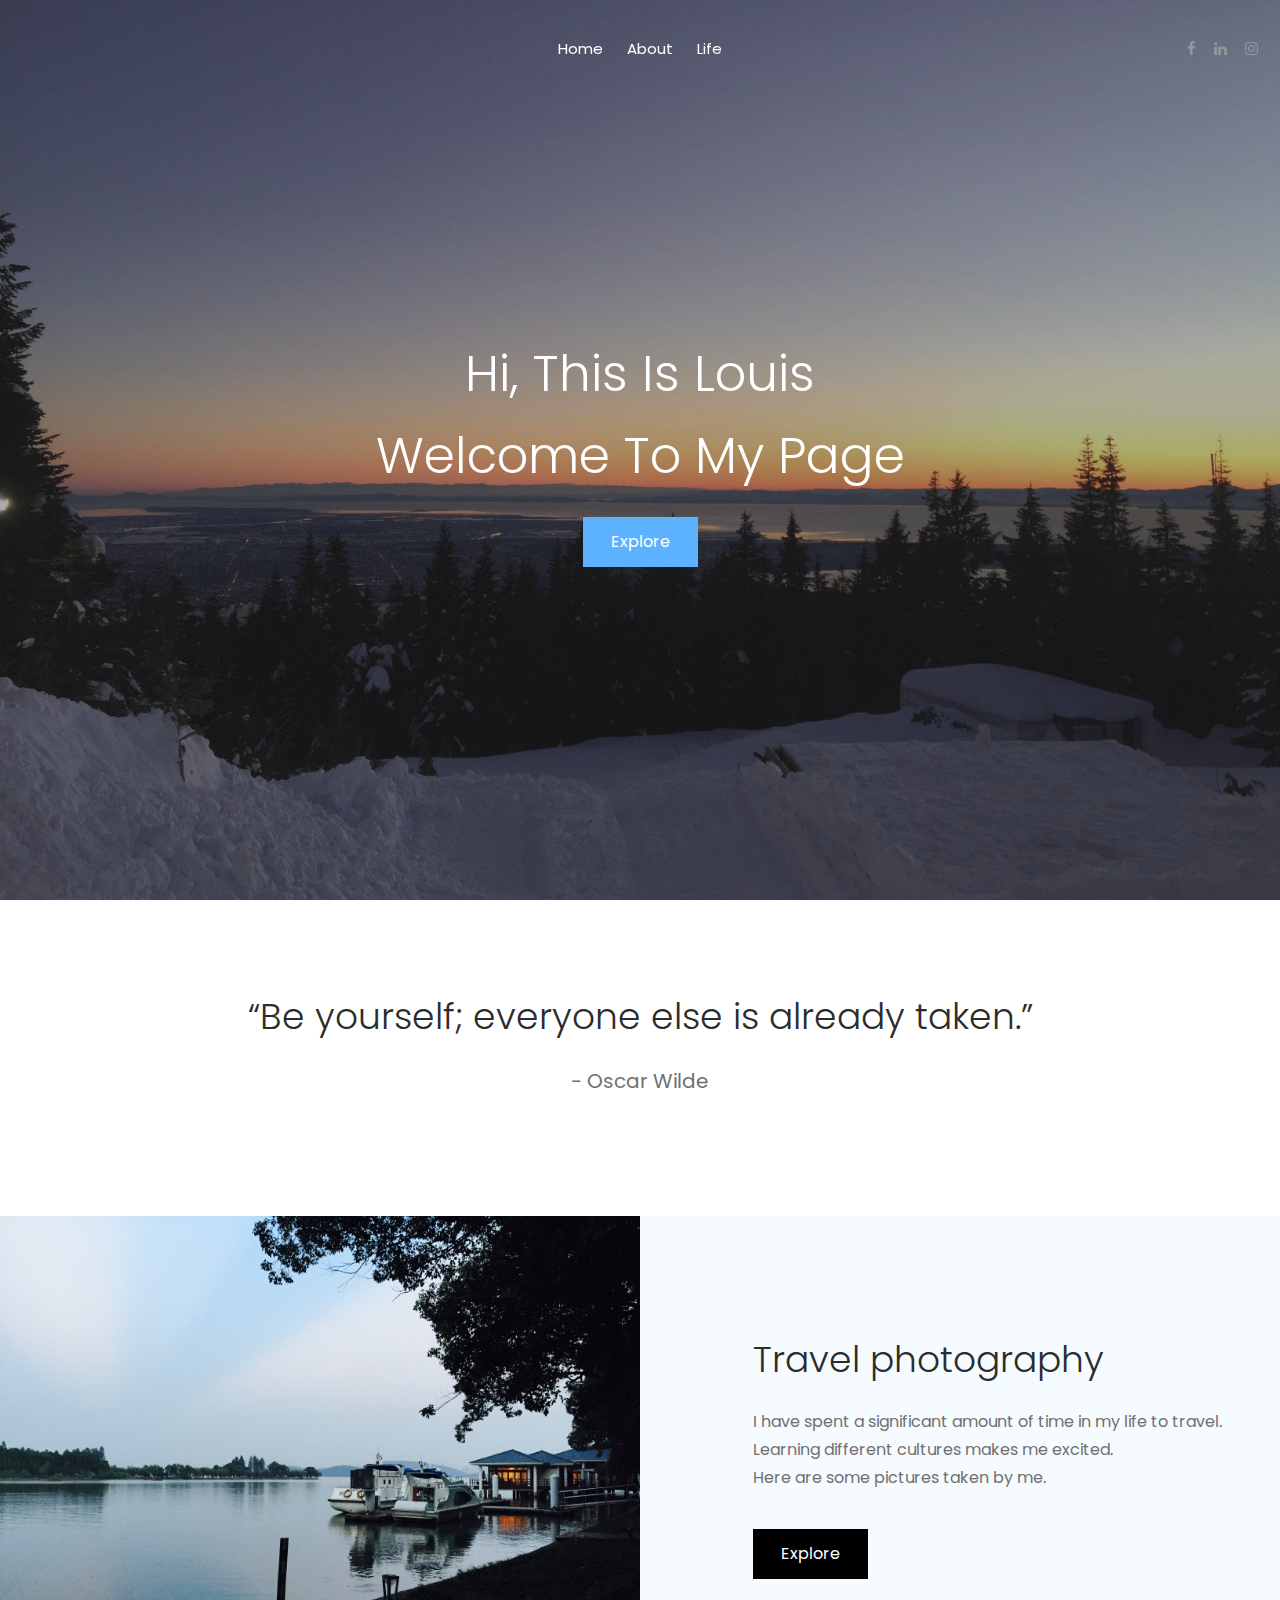
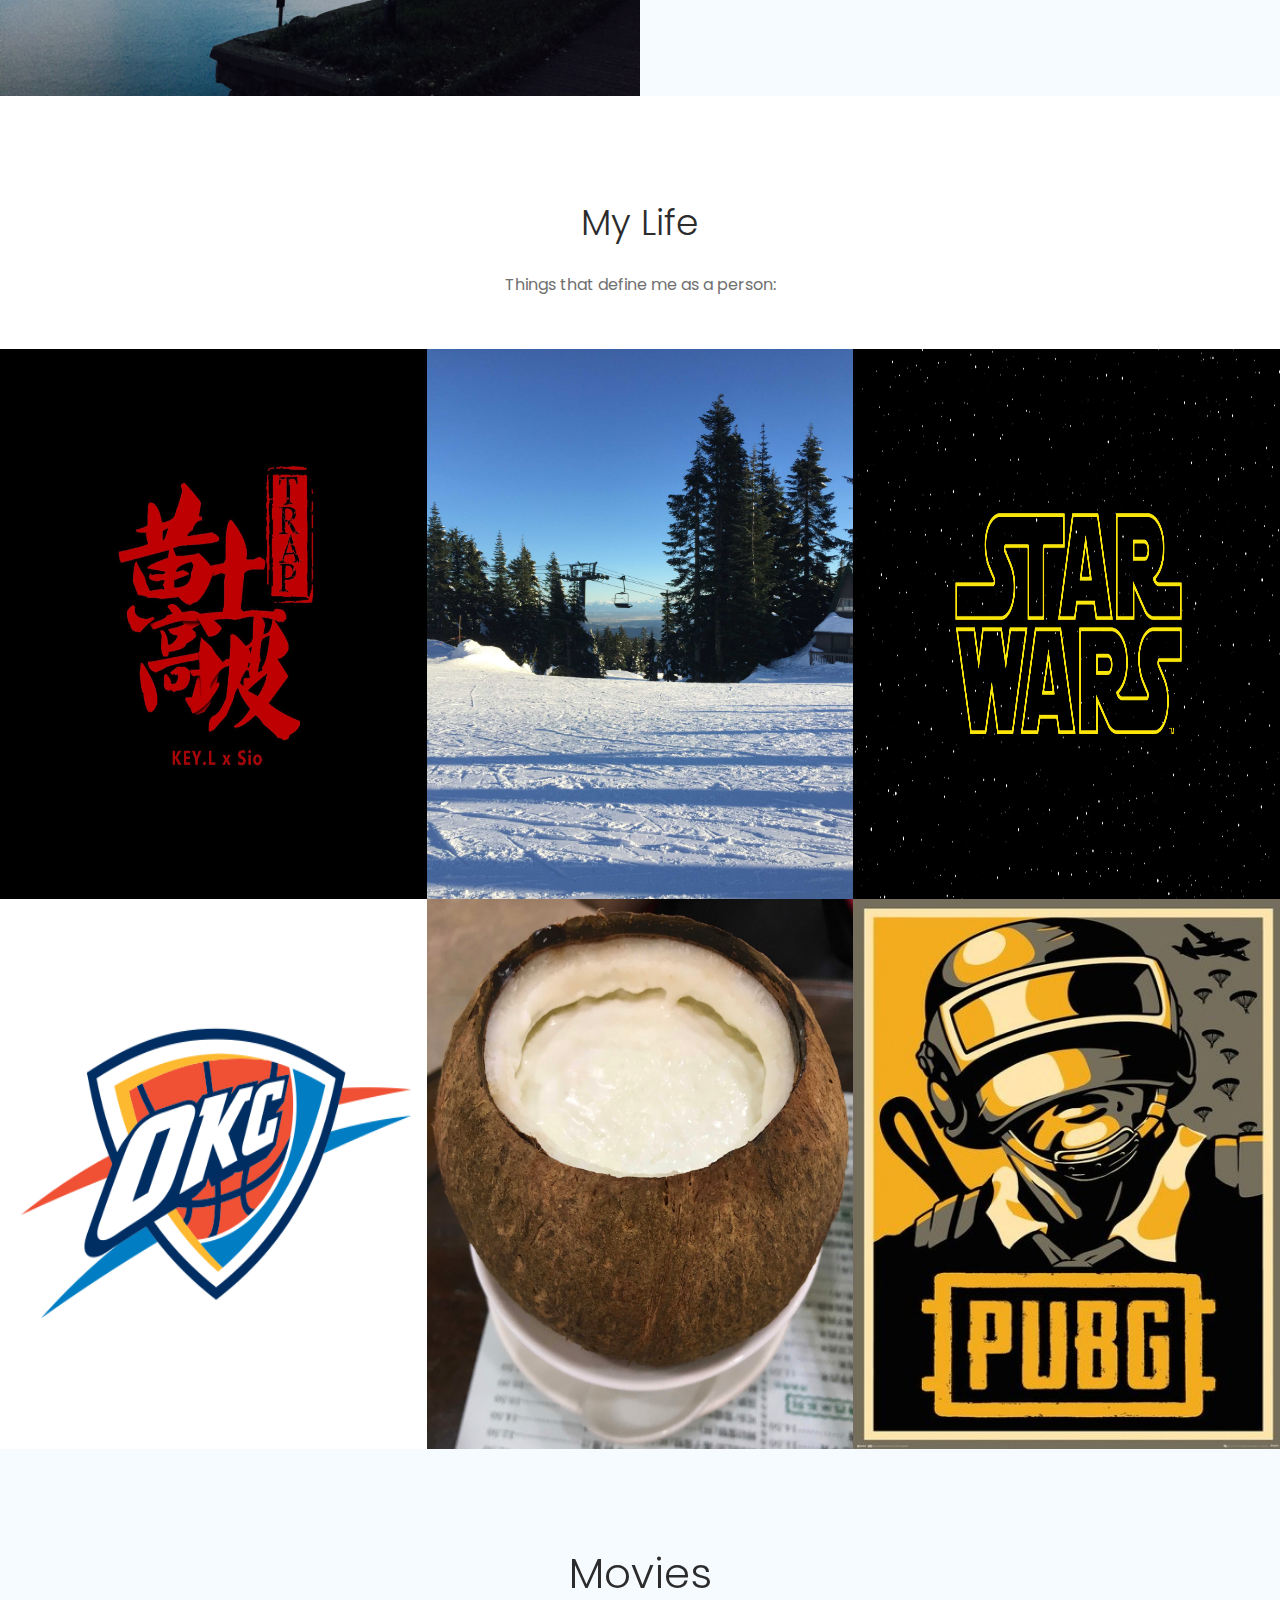
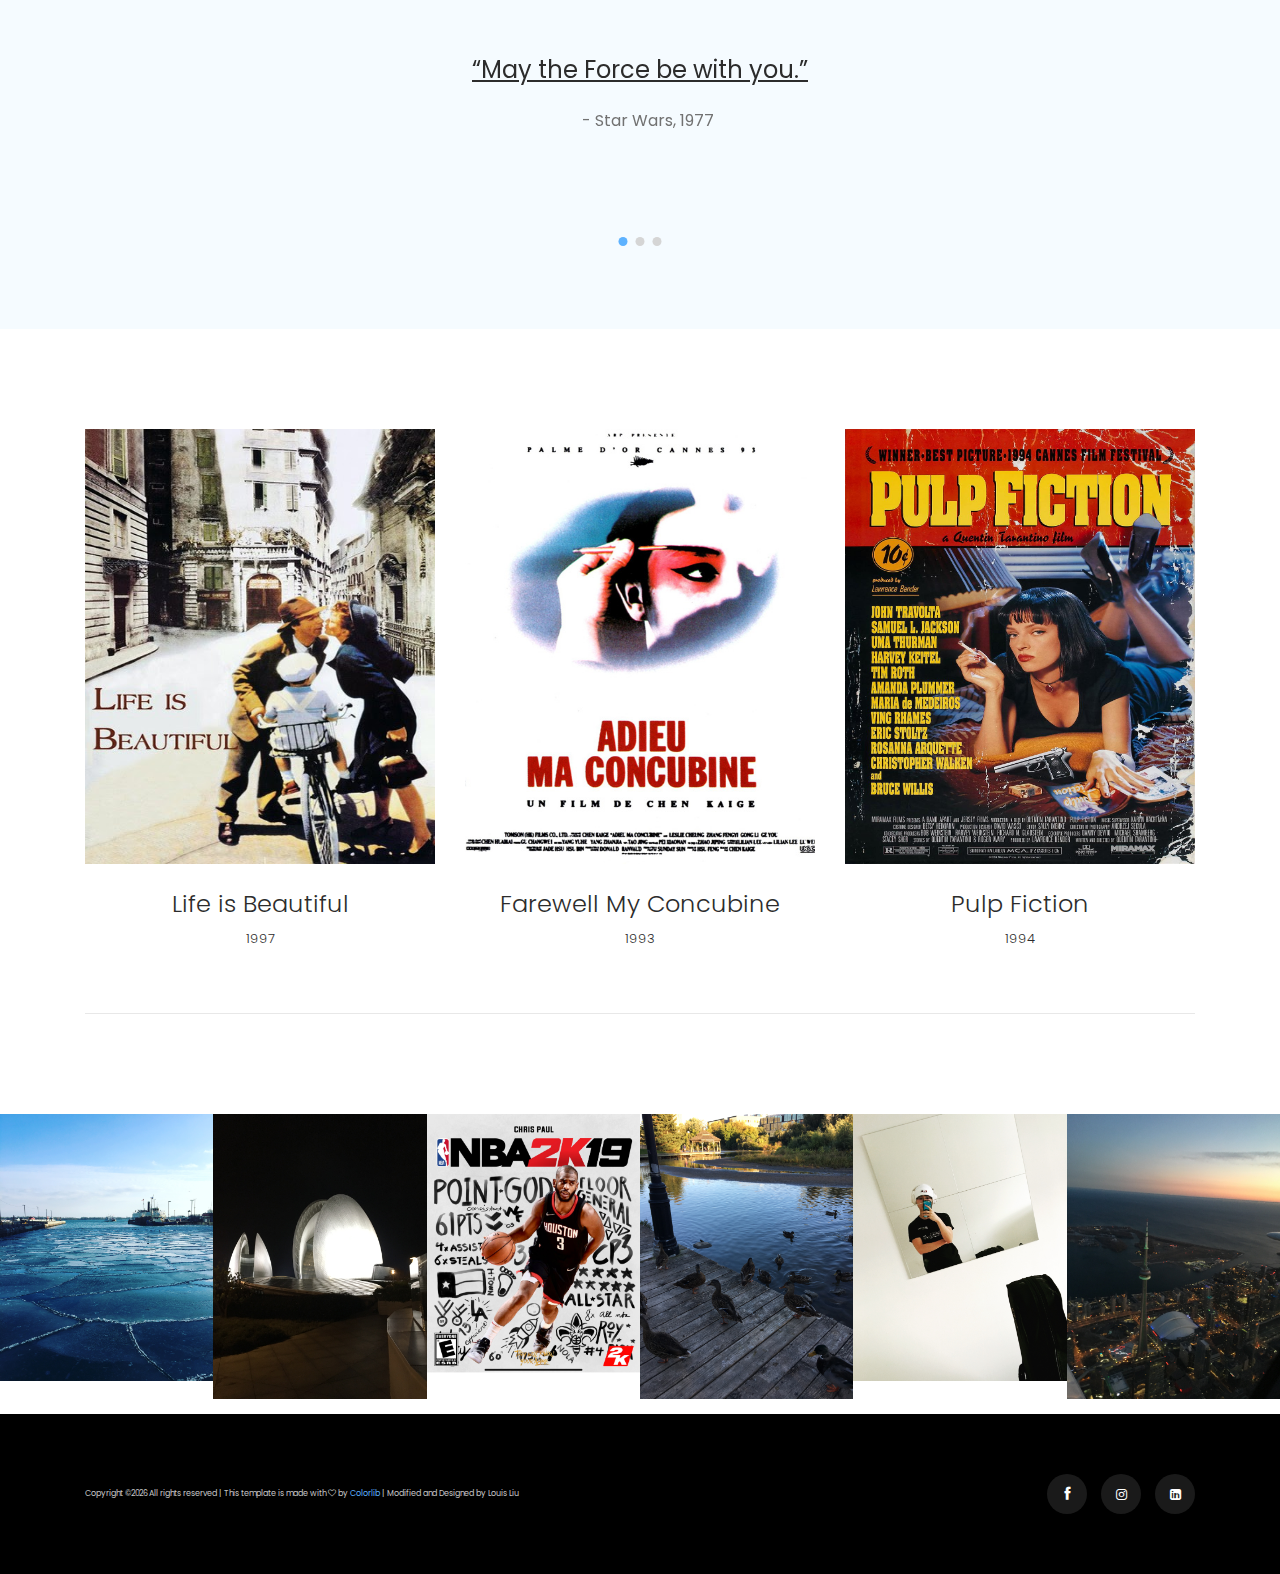
==== commit 10884771: "sports finished" ====
--- a/index.html
+++ b/index.html
@@ -48,18 +48,6 @@
                                         <li><a class="active" href="index.html">home</a></li>
                                         <li><a href="about.html">About</a></li>
                                         <li><a href="album.html">Life</a></li>
-                                        <li><a href="#">blog <i class="ti-angle-down"></i></a>
-                                            <ul class="submenu">
-                                                <li><a href="blog.html">blog</a></li>
-                                                <li><a href="single-blog.html">single-blog</a></li>
-                                            </ul>
-                                        </li>
-                                        <li><a href="#">pages <i class="ti-angle-down"></i></a>
-                                            <ul class="submenu">
-                                                 <li><a href="elements.html">elements</a></li>
-                                            </ul>
-                                        </li>
-                                        <li><a href="contact.html">Contact</a></li>
                                     </ul>
                                 </nav>
                             </div>
@@ -163,7 +151,7 @@
                         <div class="thumb">
                             <img src="img/gallery/music.jpeg" alt="Music">
                         </div>
-                        <a  href="baby_gallery.html" class="hover ">
+                        <a  href="music.html" class="hover ">
                             <div class="hover_inner">
                                 <h3>Music</h3>
                                 <span>My Playlist</span>
@@ -176,7 +164,7 @@
                         <div class="thumb">
                             <img src="img/gallery/van1.jpeg" alt="">
                         </div>
-                        <a  href="baby_gallery.html" class="hover ">
+                        <a  href="travel.html" class="hover ">
                             <div class="hover_inner">
                                 <h3>Travel</h3>
                                 <span>Photography</span>
@@ -189,7 +177,7 @@
                         <div class="thumb">
                             <img src="img/gallery/starwar.jpg" alt="">
                         </div>
-                        <a  href="baby_gallery.html" class="hover ">
+                        <a  href="movie.html" class="hover ">
                             <div class="hover_inner">
                                 <h3>Movies</h3>
                                 <span>Favorite</span>
@@ -202,10 +190,10 @@
                         <div class="thumb">
                             <img src="img/gallery/thunder.png" alt="">
                         </div>
-                        <a  href="baby_gallery.html" class="hover ">
-                            <div class="hover_inner">
-                                <h3>Basketball</h3>
-                                <span>News</span>
+                        <a  href="ball.html" class="hover ">
+                            <div class="hover_inner">
+                                <h3>Sports</h3>
+                                <span>Highlight</span>
                             </div>
                         </a>
                     </div>
@@ -281,7 +269,7 @@
     </div>
     <!-- /testimonial_area  -->
 
-    <!-- team_area  -->
+    <!-- movie_area  -->
     <div class="team_area">
         <div class="container">
             <div class="border_bottom">
@@ -329,7 +317,7 @@
             </div>
         </div>
     </div>
-    <!-- /team_area  -->
+    <!-- /movie_area  -->
 
     
 
--- a/css/style.css
+++ b/css/style.css
@@ -314,7 +314,7 @@
 
 /* line 210, ../../Arafath/CL/CL October/215. Photography/HTML/scss/theme-default.scss */
 .section-padding {
-  padding-top: 120px;
+  padding-top: 15px;
   padding-bottom: 120px;
 }
 
@@ -2492,6 +2492,15 @@
 }
 .breadcam_bg_5 {
   background-image: url(../img/banner/bradcam_bg_5.png);
+}
+.breadcam_bg_6 {
+  background-image: url(../img/banner/bradcam_bg_6.jpeg);
+}
+.breadcam_bg_7 {
+  background-image: url(../img/banner/bradcam_bg_7.jpg);
+}
+.breadcam_bg_8 {
+  background-image: url(../img/banner/bradcam_bg_8.jpeg);
 }
 /* line 13, ../../Arafath/CL/CL October/215. Photography/HTML/scss/_bradcam.scss */
 .bradcam_area {
@@ -5065,6 +5074,9 @@
 /*============ blog_left_sidebar css ==============*/
 /* line 525, ../../Arafath/CL/CL October/215. Photography/HTML/scss/_blog.scss */
 .blog_item {
+  width: 1100px;
+  margin-left: 25px;
+  margin-right: 25px;
   margin-bottom: 50px;
 }
 
@@ -6230,3 +6242,16 @@
 }
 
 /*# sourceMappingURL=style.css.map */
+.iframe-container {
+  position: relative;
+  width: 100%;
+  padding-bottom: 56.25%;
+  height: 0;
+}
+.iframe-container iframe {
+  position: absolute;
+  top: 0;
+  left: 0;
+  width: 100%;
+  height: 100%;
+}
